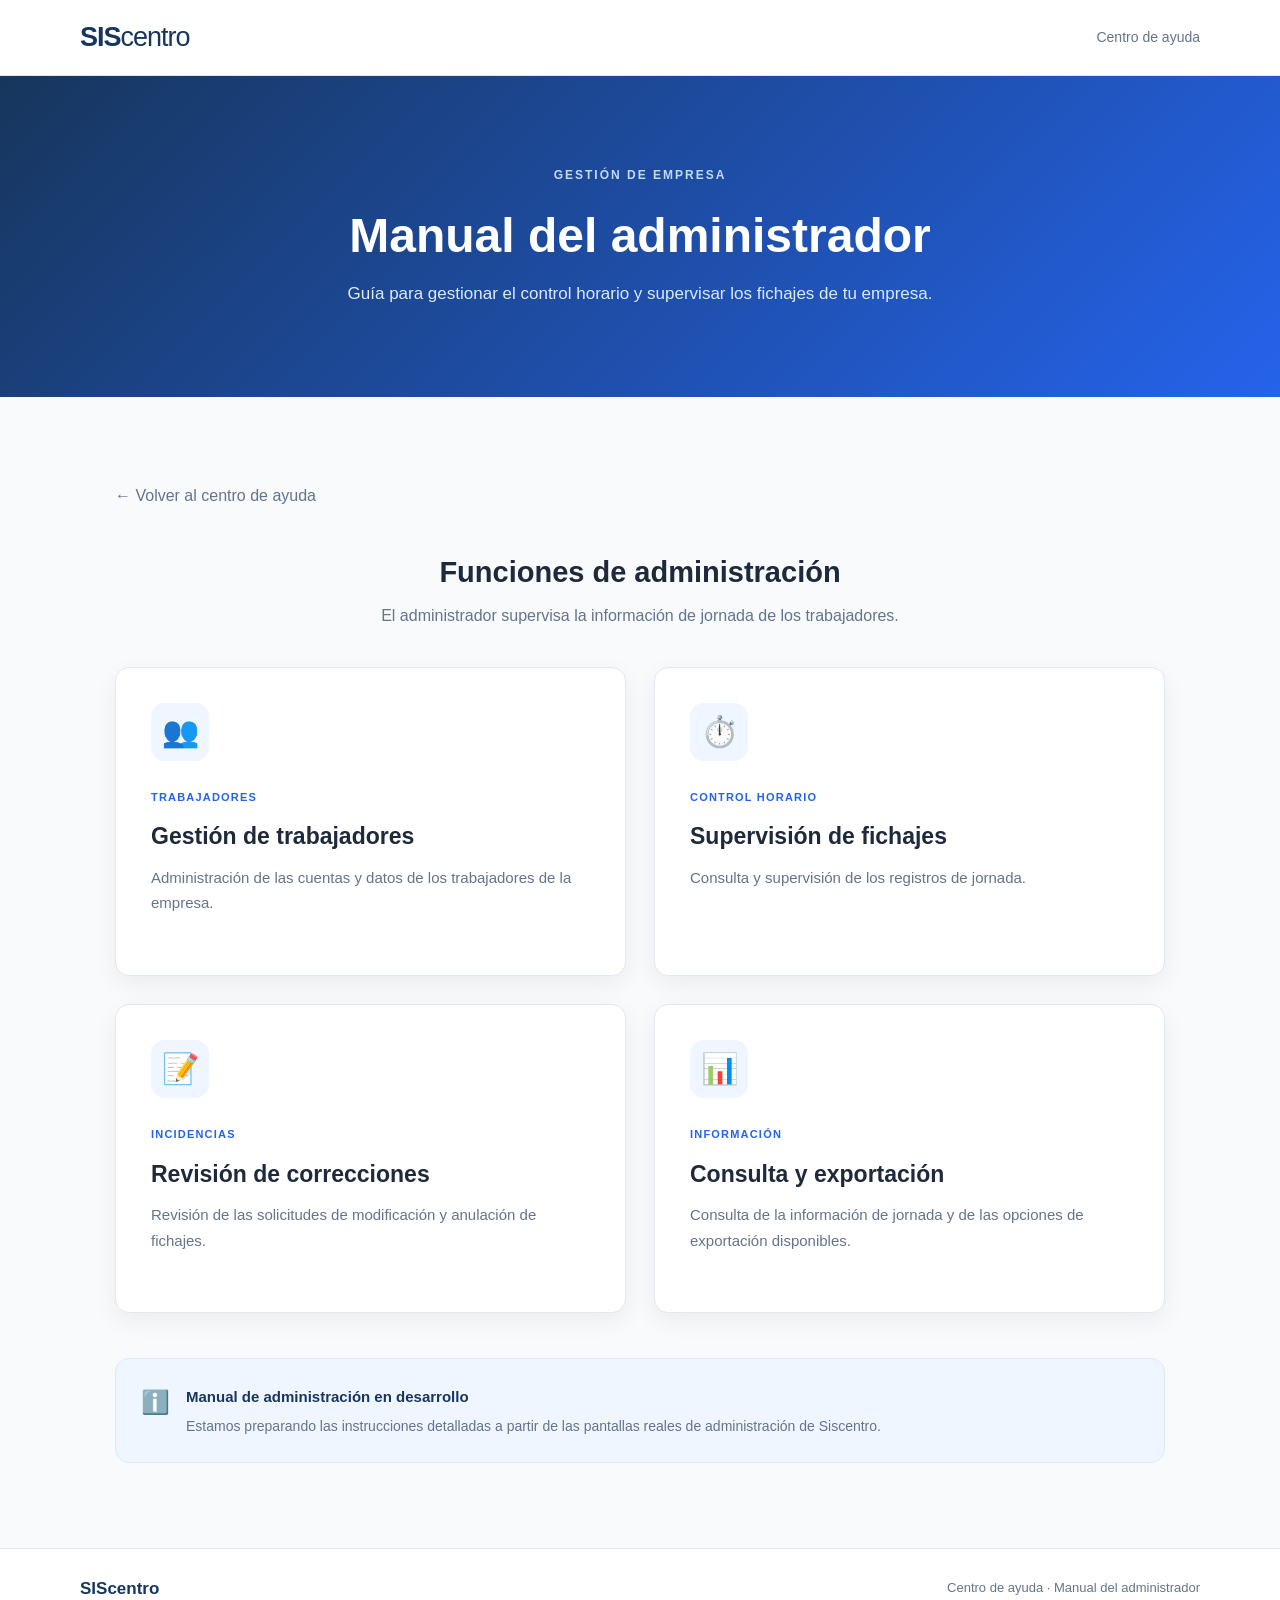
==== administrador/index.html @ a0f43fd9 "docs: crear centro de ayuda y manual del trabajador" ====
<!DOCTYPE html>
<html lang="es">
<head>
    <meta charset="UTF-8">
    <meta name="viewport" content="width=device-width, initial-scale=1.0">
    <title>Manual del administrador | Siscentro</title>
    <link rel="stylesheet" href="../assets/css/styles.css">
</head>
<body>

<header class="topbar">
    <a href="../index.html" class="brand">SIS<span>centro</span></a>
    <span class="help-label">Centro de ayuda</span>
</header>

<main>
    <section class="hero">
        <span class="eyebrow">GESTIÓN DE EMPRESA</span>
        <h1>Manual del administrador</h1>
        <p>Guía para gestionar el control horario y supervisar los fichajes de tu empresa.</p>
    </section>

    <section class="content">
        <p><a href="../index.html">← Volver al centro de ayuda</a></p>

        <div class="section-heading">
            <h2>Funciones de administración</h2>
            <p>El administrador supervisa la información de jornada de los trabajadores.</p>
        </div>

        <div class="manual-grid">

            <article class="manual-card">
                <div class="card-icon">👥</div>
                <span class="card-tag">TRABAJADORES</span>
                <h3>Gestión de trabajadores</h3>
                <p>Administración de las cuentas y datos de los trabajadores de la empresa.</p>
            </article>

            <article class="manual-card">
                <div class="card-icon">⏱️</div>
                <span class="card-tag">CONTROL HORARIO</span>
                <h3>Supervisión de fichajes</h3>
                <p>Consulta y supervisión de los registros de jornada.</p>
            </article>

            <article class="manual-card">
                <div class="card-icon">📝</div>
                <span class="card-tag">INCIDENCIAS</span>
                <h3>Revisión de correcciones</h3>
                <p>Revisión de las solicitudes de modificación y anulación de fichajes.</p>
            </article>

            <article class="manual-card">
                <div class="card-icon">📊</div>
                <span class="card-tag">INFORMACIÓN</span>
                <h3>Consulta y exportación</h3>
                <p>Consulta de la información de jornada y de las opciones de exportación disponibles.</p>
            </article>

        </div>

        <section class="notice">
            <span>ℹ️</span>
            <div>
                <strong>Manual de administración en desarrollo</strong>
                <p>Estamos preparando las instrucciones detalladas a partir de las pantallas reales de administración de Siscentro.</p>
            </div>
        </section>
    </section>
</main>

<footer>
    <strong>SIScentro</strong>
    <span>Centro de ayuda · Manual del administrador</span>
</footer>

</body>
</html>
---- assets/css/styles.css ----
/* =========================================
   SIScentro - Centro de ayuda
   Hoja de estilos principal
========================================= */

:root {
  --primary: #2563eb;
  --primary-dark: #17365d;
  --primary-light: #eff6ff;
  --text: #1e293b;
  --muted: #64748b;
  --background: #f8fafc;
  --white: #ffffff;
  --border: #e2e8f0;
  --success: #15803d;
  --radius: 14px;
  --shadow: 0 8px 25px rgba(15, 23, 42, 0.06);
}

* {
  box-sizing: border-box;
}

html {
  scroll-behavior: smooth;
}

body {
  margin: 0;
  font-family: Arial, Helvetica, sans-serif;
  color: var(--text);
  background: var(--background);
  line-height: 1.6;
  font-size: 16px;
}

a {
  color: inherit;
  text-decoration: none;
}

/* CABECERA */

.topbar {
  width: 100%;
  min-height: 76px;
  padding: 15px max(5%, calc((100% - 1120px) / 2));
  display: flex;
  align-items: center;
  justify-content: space-between;
  background: var(--white);
  border-bottom: 1px solid var(--border);
}

.brand {
  color: var(--primary-dark);
  font-size: 27px;
  font-weight: 800;
  letter-spacing: -1px;
}

.brand span {
  font-weight: 400;
}

.help-label {
  color: var(--muted);
  font-size: 14px;
}

/* PORTADA */

.hero {
  background: linear-gradient(135deg, #17365d, #2563eb);
  color: var(--white);
  text-align: center;
  padding: 85px 20px 90px;
}

.eyebrow {
  display: inline-block;
  color: var(--primary);
  font-size: 12px;
  font-weight: 800;
  letter-spacing: 2px;
  margin-bottom: 12px;
}

.hero .eyebrow {
  color: #bfdbfe;
}

.hero h1 {
  font-size: clamp(30px, 5vw, 48px);
  line-height: 1.2;
  margin: 10px 0 15px;
  font-weight: 800;
}

.hero > p {
  color: #dbeafe;
  margin: 0;
  font-size: 17px;
}

/* BUSCADOR */

.search-box {
  width: 100%;
  max-width: 620px;
  height: 62px;
  margin: 35px auto 0;
  padding: 0 20px;
  display: flex;
  align-items: center;
  gap: 15px;
  background: var(--white);
  border-radius: 12px;
  box-shadow: 0 10px 30px rgba(0, 0, 0, 0.15);
}

.search-box span {
  color: var(--muted);
  font-size: 28px;
}

.search-box input {
  width: 100%;
  height: 100%;
  border: none;
  outline: none;
  background: transparent;
  color: var(--text);
  font-size: 15px;
}

.search-box input::placeholder {
  color: #94a3b8;
}

.search-feedback {
  min-height: 20px;
  margin-top: 12px !important;
  font-size: 13px;
  color: #dbeafe;
}

/* CONTENIDO */

.content {
  width: 100%;
  max-width: 1100px;
  margin: 0 auto;
  padding: 70px 25px 85px;
}

.section-heading {
  text-align: center;
  margin-bottom: 38px;
}

.section-heading h2 {
  margin: 0 0 8px;
  font-size: 29px;
  color: var(--text);
}

.section-heading p {
  margin: 0;
  color: var(--muted);
}

/* TARJETAS */

.manual-grid {
  display: grid;
  grid-template-columns: repeat(2, minmax(0, 1fr));
  gap: 28px;
}

.manual-card {
  display: block;
  padding: 35px;
  background: var(--white);
  border: 1px solid var(--border);
  border-radius: var(--radius);
  box-shadow: var(--shadow);
  transition: transform 0.2s ease, box-shadow 0.2s ease;
}

.manual-card:hover {
  transform: translateY(-5px);
  box-shadow: 0 15px 35px rgba(15, 23, 42, 0.11);
  border-color: #bfdbfe;
}

.card-icon {
  width: 58px;
  height: 58px;
  display: flex;
  justify-content: center;
  align-items: center;
  margin-bottom: 22px;
  background: var(--primary-light);
  border-radius: 14px;
  font-size: 30px;
}

.card-tag {
  color: var(--primary);
  font-size: 11px;
  font-weight: 800;
  letter-spacing: 1.2px;
}

.manual-card h3 {
  margin: 10px 0;
  font-size: 23px;
  color: var(--text);
}

.manual-card p {
  margin: 0;
  color: var(--muted);
  font-size: 15px;
  line-height: 1.7;
  min-height: 75px;
}

.card-link {
  display: inline-block;
  margin-top: 22px;
  color: var(--primary);
  font-weight: 700;
  font-size: 14px;
}

.card-link span {
  margin-left: 6px;
}

/* AVISO */

.notice {
  display: flex;
  align-items: flex-start;
  gap: 16px;
  margin-top: 45px;
  padding: 25px;
  background: var(--primary-light);
  border: 1px solid #dbeafe;
  border-radius: var(--radius);
  color: var(--primary-dark);
}

.notice > span {
  font-size: 23px;
}

.notice strong {
  font-size: 15px;
}

.notice p {
  margin: 5px 0 0;
  color: var(--muted);
  font-size: 14px;
}

/* BÚSQUEDA SIN RESULTADOS */

.no-results {
  grid-column: 1 / -1;
  padding: 35px;
  color: var(--muted);
  text-align: center;
}

/* PIE DE PÁGINA */

footer {
  width: 100%;
  min-height: 80px;
  padding: 25px max(5%, calc((100% - 1120px) / 2));
  display: flex;
  align-items: center;
  justify-content: space-between;
  gap: 15px;
  background: var(--white);
  border-top: 1px solid var(--border);
  color: var(--muted);
  font-size: 13px;
}

footer strong {
  color: var(--primary-dark);
  font-size: 17px;
}

/* PÁGINAS INTERIORES */

.content h1 {
  font-size: 34px;
  line-height: 1.25;
  margin: 5px 0 12px;
  color: var(--primary-dark);
}

.content > p {
  color: var(--muted);
}

.content h2 {
  margin-top: 40px;
}

/* ELEMENTOS OCULTOS */

[hidden] {
  display: none !important;
}

/* TABLETS Y MÓVILES */

@media (max-width: 700px) {

  .topbar {
    min-height: 65px;
    padding: 12px 20px;
  }

  .brand {
    font-size: 23px;
  }

  .hero {
    padding: 65px 20px;
  }

  .hero h1 {
    font-size: 34px;
  }

  .hero > p {
    font-size: 15px;
  }

  .content {
    padding: 45px 18px 60px;
  }

  .section-heading h2 {
    font-size: 25px;
  }

  .manual-grid {
    grid-template-columns: 1fr;
    gap: 18px;
  }

  .manual-card {
    padding: 26px;
  }

  .manual-card p {
    min-height: auto;
  }

  .notice {
    padding: 18px;
  }

  footer {
    flex-direction: column;
    align-items: flex-start;
    padding: 25px 20px;
  }
}

@media (max-width: 380px) {

  .help-label {
    font-size: 12px;
  }

  .hero h1 {
    font-size: 29px;
  }

  .search-box {
    height: 55px;
    padding: 0 12px;
  }
}
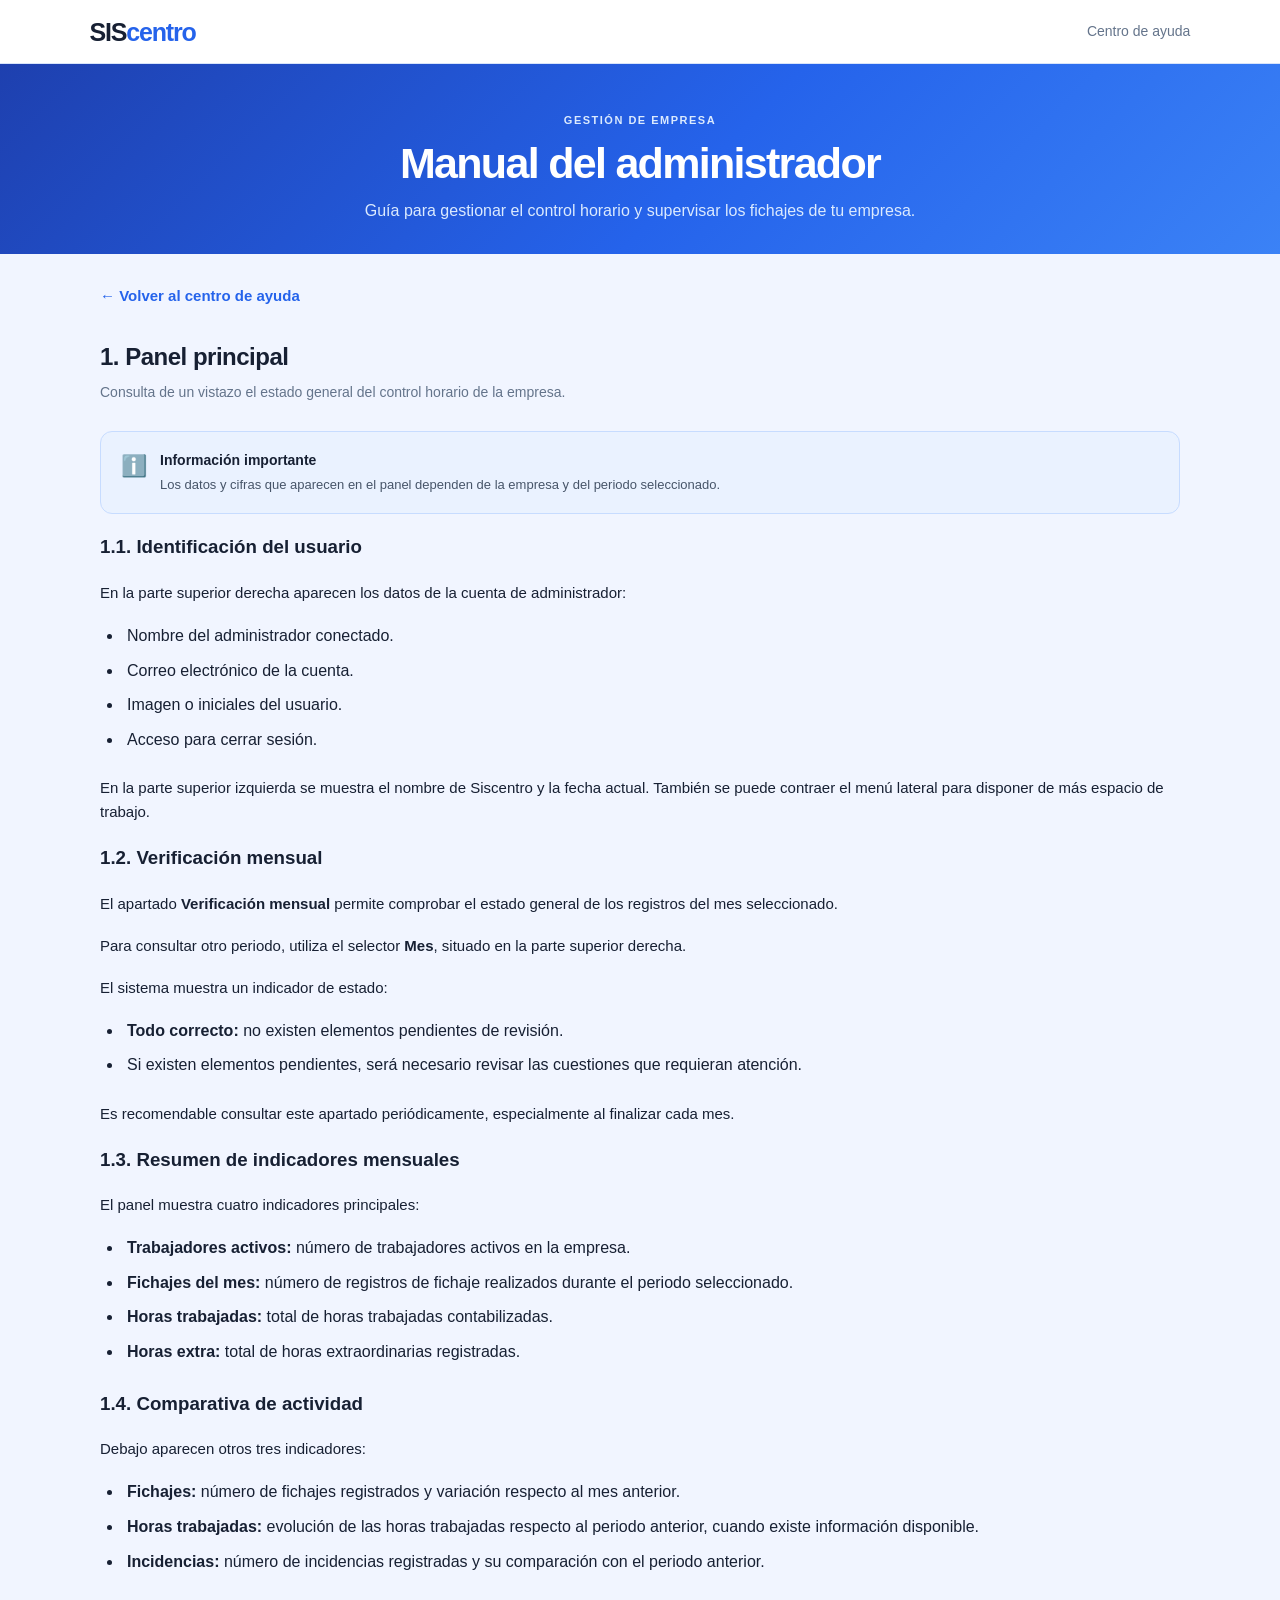
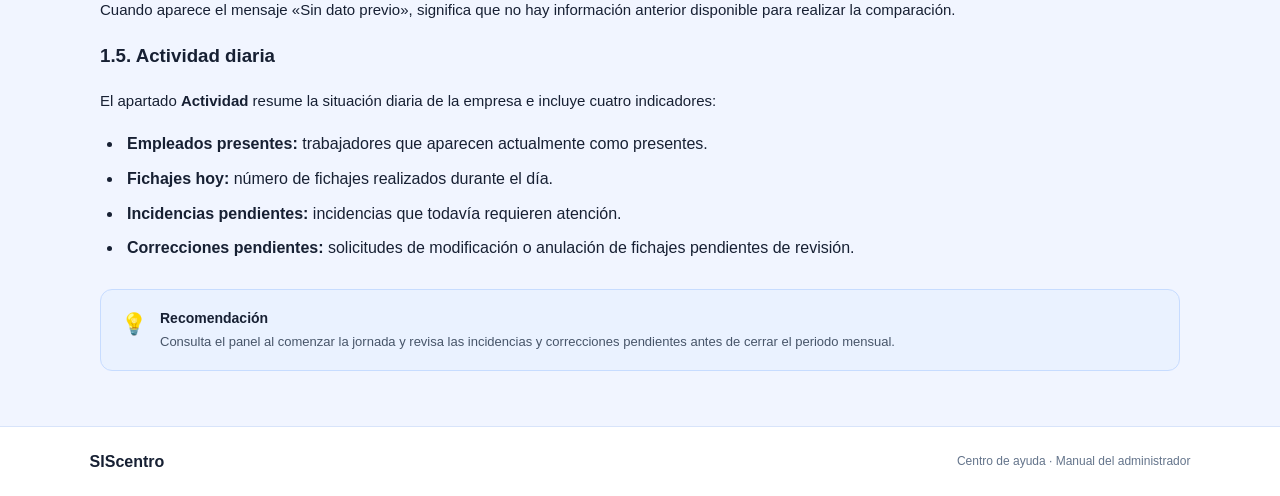
==== commit 4d4f7f76: "docs: añadir sección del panel de administración" ====
--- a/administrador/index.html
+++ b/administrador/index.html
@@ -1,3 +1,4 @@
+
 <!DOCTYPE html>
 <html lang="es">
 <head>
@@ -21,52 +22,92 @@
     </section>
 
     <section class="content">
+
         <p><a href="../index.html">← Volver al centro de ayuda</a></p>
 
         <div class="section-heading">
-            <h2>Funciones de administración</h2>
-            <p>El administrador supervisa la información de jornada de los trabajadores.</p>
+            <h2>1. Panel principal</h2>
+            <p>Consulta de un vistazo el estado general del control horario de la empresa.</p>
         </div>
 
-        <div class="manual-grid">
-
-            <article class="manual-card">
-                <div class="card-icon">👥</div>
-                <span class="card-tag">TRABAJADORES</span>
-                <h3>Gestión de trabajadores</h3>
-                <p>Administración de las cuentas y datos de los trabajadores de la empresa.</p>
-            </article>
-
-            <article class="manual-card">
-                <div class="card-icon">⏱️</div>
-                <span class="card-tag">CONTROL HORARIO</span>
-                <h3>Supervisión de fichajes</h3>
-                <p>Consulta y supervisión de los registros de jornada.</p>
-            </article>
-
-            <article class="manual-card">
-                <div class="card-icon">📝</div>
-                <span class="card-tag">INCIDENCIAS</span>
-                <h3>Revisión de correcciones</h3>
-                <p>Revisión de las solicitudes de modificación y anulación de fichajes.</p>
-            </article>
-
-            <article class="manual-card">
-                <div class="card-icon">📊</div>
-                <span class="card-tag">INFORMACIÓN</span>
-                <h3>Consulta y exportación</h3>
-                <p>Consulta de la información de jornada y de las opciones de exportación disponibles.</p>
-            </article>
-
+        <div class="notice">
+            <span>ℹ️</span>
+            <div>
+                <strong>Información importante</strong>
+                <p>Los datos y cifras que aparecen en el panel dependen de la empresa y del periodo seleccionado.</p>
+            </div>
         </div>
 
-        <section class="notice">
-            <span>ℹ️</span>
+        <h3>1.1. Identificación del usuario</h3>
+
+        <p>En la parte superior derecha aparecen los datos de la cuenta de administrador:</p>
+
+        <ul>
+            <li>Nombre del administrador conectado.</li>
+            <li>Correo electrónico de la cuenta.</li>
+            <li>Imagen o iniciales del usuario.</li>
+            <li>Acceso para cerrar sesión.</li>
+        </ul>
+
+        <p>En la parte superior izquierda se muestra el nombre de Siscentro y la fecha actual. También se puede contraer el menú lateral para disponer de más espacio de trabajo.</p>
+
+        <h3>1.2. Verificación mensual</h3>
+
+        <p>El apartado <strong>Verificación mensual</strong> permite comprobar el estado general de los registros del mes seleccionado.</p>
+
+        <p>Para consultar otro periodo, utiliza el selector <strong>Mes</strong>, situado en la parte superior derecha.</p>
+
+        <p>El sistema muestra un indicador de estado:</p>
+
+        <ul>
+            <li><strong>Todo correcto:</strong> no existen elementos pendientes de revisión.</li>
+            <li>Si existen elementos pendientes, será necesario revisar las cuestiones que requieran atención.</li>
+        </ul>
+
+        <p>Es recomendable consultar este apartado periódicamente, especialmente al finalizar cada mes.</p>
+
+        <h3>1.3. Resumen de indicadores mensuales</h3>
+
+        <p>El panel muestra cuatro indicadores principales:</p>
+
+        <ul>
+            <li><strong>Trabajadores activos:</strong> número de trabajadores activos en la empresa.</li>
+            <li><strong>Fichajes del mes:</strong> número de registros de fichaje realizados durante el periodo seleccionado.</li>
+            <li><strong>Horas trabajadas:</strong> total de horas trabajadas contabilizadas.</li>
+            <li><strong>Horas extra:</strong> total de horas extraordinarias registradas.</li>
+        </ul>
+
+        <h3>1.4. Comparativa de actividad</h3>
+
+        <p>Debajo aparecen otros tres indicadores:</p>
+
+        <ul>
+            <li><strong>Fichajes:</strong> número de fichajes registrados y variación respecto al mes anterior.</li>
+            <li><strong>Horas trabajadas:</strong> evolución de las horas trabajadas respecto al periodo anterior, cuando existe información disponible.</li>
+            <li><strong>Incidencias:</strong> número de incidencias registradas y su comparación con el periodo anterior.</li>
+        </ul>
+
+        <p>Cuando aparece el mensaje «Sin dato previo», significa que no hay información anterior disponible para realizar la comparación.</p>
+
+        <h3>1.5. Actividad diaria</h3>
+
+        <p>El apartado <strong>Actividad</strong> resume la situación diaria de la empresa e incluye cuatro indicadores:</p>
+
+        <ul>
+            <li><strong>Empleados presentes:</strong> trabajadores que aparecen actualmente como presentes.</li>
+            <li><strong>Fichajes hoy:</strong> número de fichajes realizados durante el día.</li>
+            <li><strong>Incidencias pendientes:</strong> incidencias que todavía requieren atención.</li>
+            <li><strong>Correcciones pendientes:</strong> solicitudes de modificación o anulación de fichajes pendientes de revisión.</li>
+        </ul>
+
+        <div class="notice">
+            <span>💡</span>
             <div>
-                <strong>Manual de administración en desarrollo</strong>
-                <p>Estamos preparando las instrucciones detalladas a partir de las pantallas reales de administración de Siscentro.</p>
+                <strong>Recomendación</strong>
+                <p>Consulta el panel al comenzar la jornada y revisa las incidencias y correcciones pendientes antes de cerrar el periodo mensual.</p>
             </div>
-        </section>
+        </div>
+
     </section>
 </main>
 
@@ -77,3 +118,4 @@
 
 </body>
 </html>
+
--- a/assets/css/styles.css
+++ b/assets/css/styles.css
@@ -1,396 +1,564 @@
 
 /* =========================================
-   SIScentro - Centro de ayuda
-   Hoja de estilos principal
+   SIScentro - CENTRO DE AYUDA
+   Diseño corporativo azul y responsive
 ========================================= */
 
 :root {
-  --primary: #2563eb;
-  --primary-dark: #17365d;
-  --primary-light: #eff6ff;
-  --text: #1e293b;
-  --muted: #64748b;
-  --background: #f8fafc;
-  --white: #ffffff;
-  --border: #e2e8f0;
-  --success: #15803d;
-  --radius: 14px;
-  --shadow: 0 8px 25px rgba(15, 23, 42, 0.06);
+    --primary: #2563EB;
+    --primary-dark: #1E40AF;
+    --primary-light: #DBEAFE;
+
+    --text: #172033;
+    --muted: #64748b;
+
+    --background: #F1F5FF;
+    --white: #ffffff;
+    --border: #D8E4FA;
+
+    --radius: 16px;
+    --shadow: 0 8px 25px rgba(37, 99, 235, 0.09);
 }
 
 * {
-  box-sizing: border-box;
+    box-sizing: border-box;
 }
 
 html {
-  scroll-behavior: smooth;
+    scroll-behavior: smooth;
 }
 
 body {
-  margin: 0;
-  font-family: Arial, Helvetica, sans-serif;
-  color: var(--text);
-  background: var(--background);
-  line-height: 1.6;
-  font-size: 16px;
+    margin: 0;
+    font-family: Inter, -apple-system, BlinkMacSystemFont,
+        "Segoe UI", Roboto, Arial, sans-serif;
+    color: var(--text);
+    background: var(--background);
+    line-height: 1.6;
 }
 
 a {
-  color: inherit;
-  text-decoration: none;
-}
-
-/* CABECERA */
+    color: var(--primary);
+    text-decoration: none;
+}
+
+a:hover {
+    color: var(--primary-dark);
+}
+
+/* =========================================
+   CABECERA
+========================================= */
 
 .topbar {
-  width: 100%;
-  min-height: 76px;
-  padding: 15px max(5%, calc((100% - 1120px) / 2));
-  display: flex;
-  align-items: center;
-  justify-content: space-between;
-  background: var(--white);
-  border-bottom: 1px solid var(--border);
+    min-height: 64px;
+    padding: 0 7%;
+    display: flex;
+    align-items: center;
+    justify-content: space-between;
+    background: var(--white);
+    border-bottom: 1px solid var(--border);
 }
 
 .brand {
-  color: var(--primary-dark);
-  font-size: 27px;
-  font-weight: 800;
-  letter-spacing: -1px;
+    font-size: 25px;
+    font-weight: 850;
+    letter-spacing: -1.2px;
+    color: #172033;
 }
 
 .brand span {
-  font-weight: 400;
+    color: var(--primary);
 }
 
 .help-label {
-  color: var(--muted);
-  font-size: 14px;
-}
-
-/* PORTADA */
+    color: var(--muted);
+    font-size: 14px;
+    font-weight: 500;
+}
+
+/* =========================================
+   PORTADA PRINCIPAL
+========================================= */
 
 .hero {
-  background: linear-gradient(135deg, #17365d, #2563eb);
-  color: var(--white);
-  text-align: center;
-  padding: 85px 20px 90px;
-}
-
-.eyebrow {
-  display: inline-block;
-  color: var(--primary);
-  font-size: 12px;
-  font-weight: 800;
-  letter-spacing: 2px;
-  margin-bottom: 12px;
+    padding: 42px 20px 30px;
+    text-align: center;
+    color: #ffffff;
+
+    background: linear-gradient(
+        135deg,
+        #1E40AF 0%,
+        #2563EB 55%,
+        #3B82F6 100%
+    );
 }
 
 .hero .eyebrow {
-  color: #bfdbfe;
+    display: inline-block;
+    margin-bottom: 9px;
+    color: #DBEAFE;
+    font-size: 11px;
+    font-weight: 800;
+    letter-spacing: 1.5px;
 }
 
 .hero h1 {
-  font-size: clamp(30px, 5vw, 48px);
-  line-height: 1.2;
-  margin: 10px 0 15px;
-  font-weight: 800;
-}
-
-.hero > p {
-  color: #dbeafe;
-  margin: 0;
-  font-size: 17px;
-}
-
-/* BUSCADOR */
+    max-width: 800px;
+    margin: 0 auto 10px;
+    color: #ffffff;
+    font-size: clamp(30px, 4vw, 43px);
+    line-height: 1.15;
+    letter-spacing: -1.7px;
+    font-weight: 800;
+}
+
+.hero p {
+    max-width: 580px;
+    margin: 0 auto;
+    color: #DBEAFE;
+    font-size: 16px;
+}
+
+/* =========================================
+   BUSCADOR
+========================================= */
 
 .search-box {
-  width: 100%;
-  max-width: 620px;
-  height: 62px;
-  margin: 35px auto 0;
-  padding: 0 20px;
-  display: flex;
-  align-items: center;
-  gap: 15px;
-  background: var(--white);
-  border-radius: 12px;
-  box-shadow: 0 10px 30px rgba(0, 0, 0, 0.15);
+    width: min(100%, 540px);
+    height: 52px;
+    margin: 22px auto 0;
+    padding: 0 17px;
+
+    display: flex;
+    align-items: center;
+    gap: 12px;
+
+    background: var(--white);
+    border: 1px solid rgba(255, 255, 255, 0.5);
+    border-radius: 12px;
+
+    box-shadow: 0 5px 18px rgba(15, 23, 42, 0.12);
+}
+
+.search-box:focus-within {
+    border-color: #ffffff;
+    box-shadow: 0 0 0 4px rgba(219, 234, 254, 0.3);
 }
 
 .search-box span {
-  color: var(--muted);
-  font-size: 28px;
+    font-size: 25px;
+    color: var(--primary);
+    line-height: 1;
 }
 
 .search-box input {
-  width: 100%;
-  height: 100%;
-  border: none;
-  outline: none;
-  background: transparent;
-  color: var(--text);
-  font-size: 15px;
+    width: 100%;
+    min-width: 0;
+    height: 100%;
+
+    border: 0;
+    outline: 0;
+    background: transparent;
+
+    color: var(--text);
+    font-size: 15px;
 }
 
 .search-box input::placeholder {
-  color: #94a3b8;
-}
-
-.search-feedback {
-  min-height: 20px;
-  margin-top: 12px !important;
-  font-size: 13px;
-  color: #dbeafe;
-}
-
-/* CONTENIDO */
+    color: #94a3b8;
+}
+
+.hero .search-feedback {
+    min-height: 18px;
+    margin-top: 7px;
+    color: #DBEAFE;
+    font-size: 12px;
+}
+
+/* =========================================
+   CONTENIDO
+========================================= */
 
 .content {
-  width: 100%;
-  max-width: 1100px;
-  margin: 0 auto;
-  padding: 70px 25px 85px;
+    width: min(100% - 40px, 1080px);
+    margin: 0 auto;
+    padding: 30px 0 55px;
 }
 
 .section-heading {
-  text-align: center;
-  margin-bottom: 38px;
+    margin-bottom: 20px;
 }
 
 .section-heading h2 {
-  margin: 0 0 8px;
-  font-size: 29px;
-  color: var(--text);
+    margin: 0 0 5px;
+    font-size: 24px;
+    letter-spacing: -0.5px;
 }
 
 .section-heading p {
-  margin: 0;
-  color: var(--muted);
-}
-
-/* TARJETAS */
+    margin: 0;
+    color: var(--muted);
+    font-size: 14px;
+}
+
+/* =========================================
+   TARJETAS
+========================================= */
 
 .manual-grid {
-  display: grid;
-  grid-template-columns: repeat(2, minmax(0, 1fr));
-  gap: 28px;
+    display: grid;
+    grid-template-columns: repeat(2, minmax(0, 1fr));
+    gap: 20px;
 }
 
 .manual-card {
-  display: block;
-  padding: 35px;
-  background: var(--white);
-  border: 1px solid var(--border);
-  border-radius: var(--radius);
-  box-shadow: var(--shadow);
-  transition: transform 0.2s ease, box-shadow 0.2s ease;
-}
-
-.manual-card:hover {
-  transform: translateY(-5px);
-  box-shadow: 0 15px 35px rgba(15, 23, 42, 0.11);
-  border-color: #bfdbfe;
-}
-
-.card-icon {
-  width: 58px;
-  height: 58px;
-  display: flex;
-  justify-content: center;
-  align-items: center;
-  margin-bottom: 22px;
-  background: var(--primary-light);
-  border-radius: 14px;
-  font-size: 30px;
-}
-
-.card-tag {
-  color: var(--primary);
-  font-size: 11px;
-  font-weight: 800;
-  letter-spacing: 1.2px;
-}
-
-.manual-card h3 {
-  margin: 10px 0;
-  font-size: 23px;
-  color: var(--text);
-}
-
-.manual-card p {
-  margin: 0;
-  color: var(--muted);
-  font-size: 15px;
-  line-height: 1.7;
-  min-height: 75px;
-}
-
-.card-link {
-  display: inline-block;
-  margin-top: 22px;
-  color: var(--primary);
-  font-weight: 700;
-  font-size: 14px;
-}
-
-.card-link span {
-  margin-left: 6px;
-}
-
-/* AVISO */
-
-.notice {
-  display: flex;
-  align-items: flex-start;
-  gap: 16px;
-  margin-top: 45px;
-  padding: 25px;
-  background: var(--primary-light);
-  border: 1px solid #dbeafe;
-  border-radius: var(--radius);
-  color: var(--primary-dark);
-}
-
-.notice > span {
-  font-size: 23px;
-}
-
-.notice strong {
-  font-size: 15px;
-}
-
-.notice p {
-  margin: 5px 0 0;
-  color: var(--muted);
-  font-size: 14px;
-}
-
-/* BÚSQUEDA SIN RESULTADOS */
-
-.no-results {
-  grid-column: 1 / -1;
-  padding: 35px;
-  color: var(--muted);
-  text-align: center;
-}
-
-/* PIE DE PÁGINA */
-
-footer {
-  width: 100%;
-  min-height: 80px;
-  padding: 25px max(5%, calc((100% - 1120px) / 2));
-  display: flex;
-  align-items: center;
-  justify-content: space-between;
-  gap: 15px;
-  background: var(--white);
-  border-top: 1px solid var(--border);
-  color: var(--muted);
-  font-size: 13px;
-}
-
-footer strong {
-  color: var(--primary-dark);
-  font-size: 17px;
-}
-
-/* PÁGINAS INTERIORES */
-
-.content h1 {
-  font-size: 34px;
-  line-height: 1.25;
-  margin: 5px 0 12px;
-  color: var(--primary-dark);
-}
-
-.content > p {
-  color: var(--muted);
-}
-
-.content h2 {
-  margin-top: 40px;
-}
-
-/* ELEMENTOS OCULTOS */
-
-[hidden] {
-  display: none !important;
-}
-
-/* TABLETS Y MÓVILES */
-
-@media (max-width: 700px) {
-
-  .topbar {
-    min-height: 65px;
-    padding: 12px 20px;
-  }
-
-  .brand {
-    font-size: 23px;
-  }
-
-  .hero {
-    padding: 65px 20px;
-  }
-
-  .hero h1 {
-    font-size: 34px;
-  }
-
-  .hero > p {
-    font-size: 15px;
-  }
-
-  .content {
-    padding: 45px 18px 60px;
-  }
-
-  .section-heading h2 {
-    font-size: 25px;
-  }
-
-  .manual-grid {
-    grid-template-columns: 1fr;
-    gap: 18px;
-  }
-
-  .manual-card {
-    padding: 26px;
-  }
-
-  .manual-card p {
-    min-height: auto;
-  }
-
-  .notice {
-    padding: 18px;
-  }
-
-  footer {
+    min-width: 0;
+    min-height: 205px;
+    padding: 24px;
+
+    display: flex;
     flex-direction: column;
     align-items: flex-start;
-    padding: 25px 20px;
-  }
-}
-
-@media (max-width: 380px) {
-
-  .help-label {
+
+    background: var(--white);
+    border: 1px solid var(--border);
+    border-radius: var(--radius);
+
+    box-shadow: var(--shadow);
+
+    color: var(--text);
+
+    transition:
+        transform 0.2s ease,
+        box-shadow 0.2s ease,
+        border-color 0.2s ease;
+}
+
+.manual-card:hover {
+    color: var(--text);
+    transform: translateY(-3px);
+    border-color: #93C5FD;
+    box-shadow: 0 12px 30px rgba(37, 99, 235, 0.14);
+}
+
+.card-icon {
+    width: 46px;
+    height: 46px;
+    margin-bottom: 14px;
+
+    display: grid;
+    place-items: center;
+
+    background: #EFF6FF;
+    border-radius: 12px;
+
+    font-size: 23px;
+}
+
+.card-tag {
+    margin-bottom: 6px;
+    color: var(--primary);
+    font-size: 10px;
+    font-weight: 800;
+    letter-spacing: 1px;
+}
+
+.manual-card h3 {
+    margin: 0 0 7px;
+    font-size: 20px;
+    line-height: 1.3;
+}
+
+.manual-card p {
+    margin: 0 0 18px;
+    color: var(--muted);
+    font-size: 14px;
+}
+
+.card-link {
+    margin-top: auto;
+    color: var(--primary);
+    font-size: 14px;
+    font-weight: 700;
+}
+
+.manual-card[hidden] {
+    display: none;
+}
+
+.no-results {
+    grid-column: 1 / -1;
+    padding: 20px;
+    color: var(--muted);
+    text-align: center;
+}
+
+/* =========================================
+   AVISOS
+========================================= */
+
+.notice {
+    margin-top: 28px;
+    padding: 17px 20px;
+
+    display: flex;
+    align-items: flex-start;
+    gap: 13px;
+
+    background: #EAF2FF;
+    border: 1px solid #C7DCFF;
+    border-radius: 12px;
+}
+
+.notice > span {
+    font-size: 21px;
+}
+
+.notice strong {
+    display: block;
+    margin-bottom: 3px;
+    font-size: 14px;
+}
+
+.notice p {
+    margin: 0;
+    color: #475569;
+    font-size: 13px;
+}
+
+/* =========================================
+   PÁGINAS INTERIORES
+========================================= */
+
+.content > p {
+    margin: 0 0 18px;
+    font-size: 15px;
+}
+
+.content > p a {
+    font-weight: 600;
+}
+
+.content ol,
+.content ul {
+    padding-left: 23px;
+    margin: 12px 0 24px;
+}
+
+.content li {
+    padding-left: 4px;
+    margin-bottom: 9px;
+}
+
+.content .section-heading:not(:first-child) {
+    margin-top: 30px;
+}
+
+/* =========================================
+   PIE DE PÁGINA
+========================================= */
+
+footer {
+    min-height: 70px;
+    padding: 18px 7%;
+
+    display: flex;
+    align-items: center;
+    justify-content: space-between;
+    gap: 15px;
+
+    background: var(--white);
+    border-top: 1px solid var(--border);
+}
+
+footer strong {
+    font-size: 16px;
+    color: var(--text);
+}
+
+footer span {
+    color: var(--muted);
     font-size: 12px;
-  }
-
-  .hero h1 {
-    font-size: 29px;
-  }
-
-  .search-box {
-    height: 55px;
-    padding: 0 12px;
-  }
-}
-
+}
+
+/* =========================================
+   TABLET
+========================================= */
+
+@media (max-width: 800px) {
+    .topbar {
+        padding: 0 5%;
+    }
+
+    .hero {
+        padding: 34px 20px 25px;
+    }
+
+    .content {
+        width: min(100% - 36px, 680px);
+        padding-top: 25px;
+    }
+
+    .manual-grid {
+        gap: 15px;
+    }
+
+    .manual-card {
+        padding: 20px;
+    }
+}
+
+/* =========================================
+   MÓVIL
+========================================= */
+
+@media (max-width: 600px) {
+    .topbar {
+        min-height: 58px;
+        padding: 0 18px;
+    }
+
+    .brand {
+        font-size: 22px;
+    }
+
+    .help-label {
+        font-size: 12px;
+    }
+
+    .hero {
+        padding: 29px 18px 20px;
+    }
+
+    .hero .eyebrow {
+        font-size: 10px;
+        margin-bottom: 8px;
+    }
+
+    .hero h1 {
+        font-size: 30px;
+        letter-spacing: -1px;
+        line-height: 1.15;
+    }
+
+    .hero p {
+        font-size: 14px;
+        line-height: 1.5;
+    }
+
+    .search-box {
+        height: 49px;
+        margin-top: 18px;
+        padding: 0 13px;
+    }
+
+    .search-box input {
+        font-size: 14px;
+    }
+
+    .content {
+        width: calc(100% - 32px);
+        padding: 23px 0 35px;
+    }
+
+    .section-heading {
+        margin-bottom: 15px;
+    }
+
+    .section-heading h2 {
+        font-size: 21px;
+    }
+
+    .section-heading p {
+        font-size: 13px;
+    }
+
+    .manual-grid {
+        grid-template-columns: 1fr;
+        gap: 13px;
+    }
+
+    .manual-card {
+        min-height: 0;
+        padding: 19px;
+    }
+
+    .card-icon {
+        width: 42px;
+        height: 42px;
+        margin-bottom: 11px;
+        font-size: 21px;
+    }
+
+    .manual-card h3 {
+        font-size: 18px;
+    }
+
+    .manual-card p {
+        font-size: 13px;
+        margin-bottom: 13px;
+    }
+
+    .card-link {
+        font-size: 13px;
+    }
+
+    .notice {
+        margin-top: 22px;
+        padding: 15px;
+    }
+
+    .content ol,
+    .content ul {
+        padding-left: 20px;
+    }
+
+    footer {
+        padding: 17px 18px;
+        flex-direction: column;
+        align-items: flex-start;
+        gap: 4px;
+    }
+
+    footer span {
+        font-size: 11px;
+    }
+}
+
+/* =========================================
+   MÓVILES PEQUEÑOS
+========================================= */
+
+@media (max-width: 360px) {
+    .hero h1 {
+        font-size: 26px;
+    }
+
+    .hero {
+        padding-left: 14px;
+        padding-right: 14px;
+    }
+
+    .content {
+        width: calc(100% - 26px);
+    }
+
+    .manual-card {
+        padding: 16px;
+    }
+}
+
+/* =========================================
+   ACCESIBILIDAD
+========================================= */
+
+@media (prefers-reduced-motion: reduce) {
+    *,
+    *::before,
+    *::after {
+        scroll-behavior: auto !important;
+        transition-duration: 0.01ms !important;
+    }
+}
+
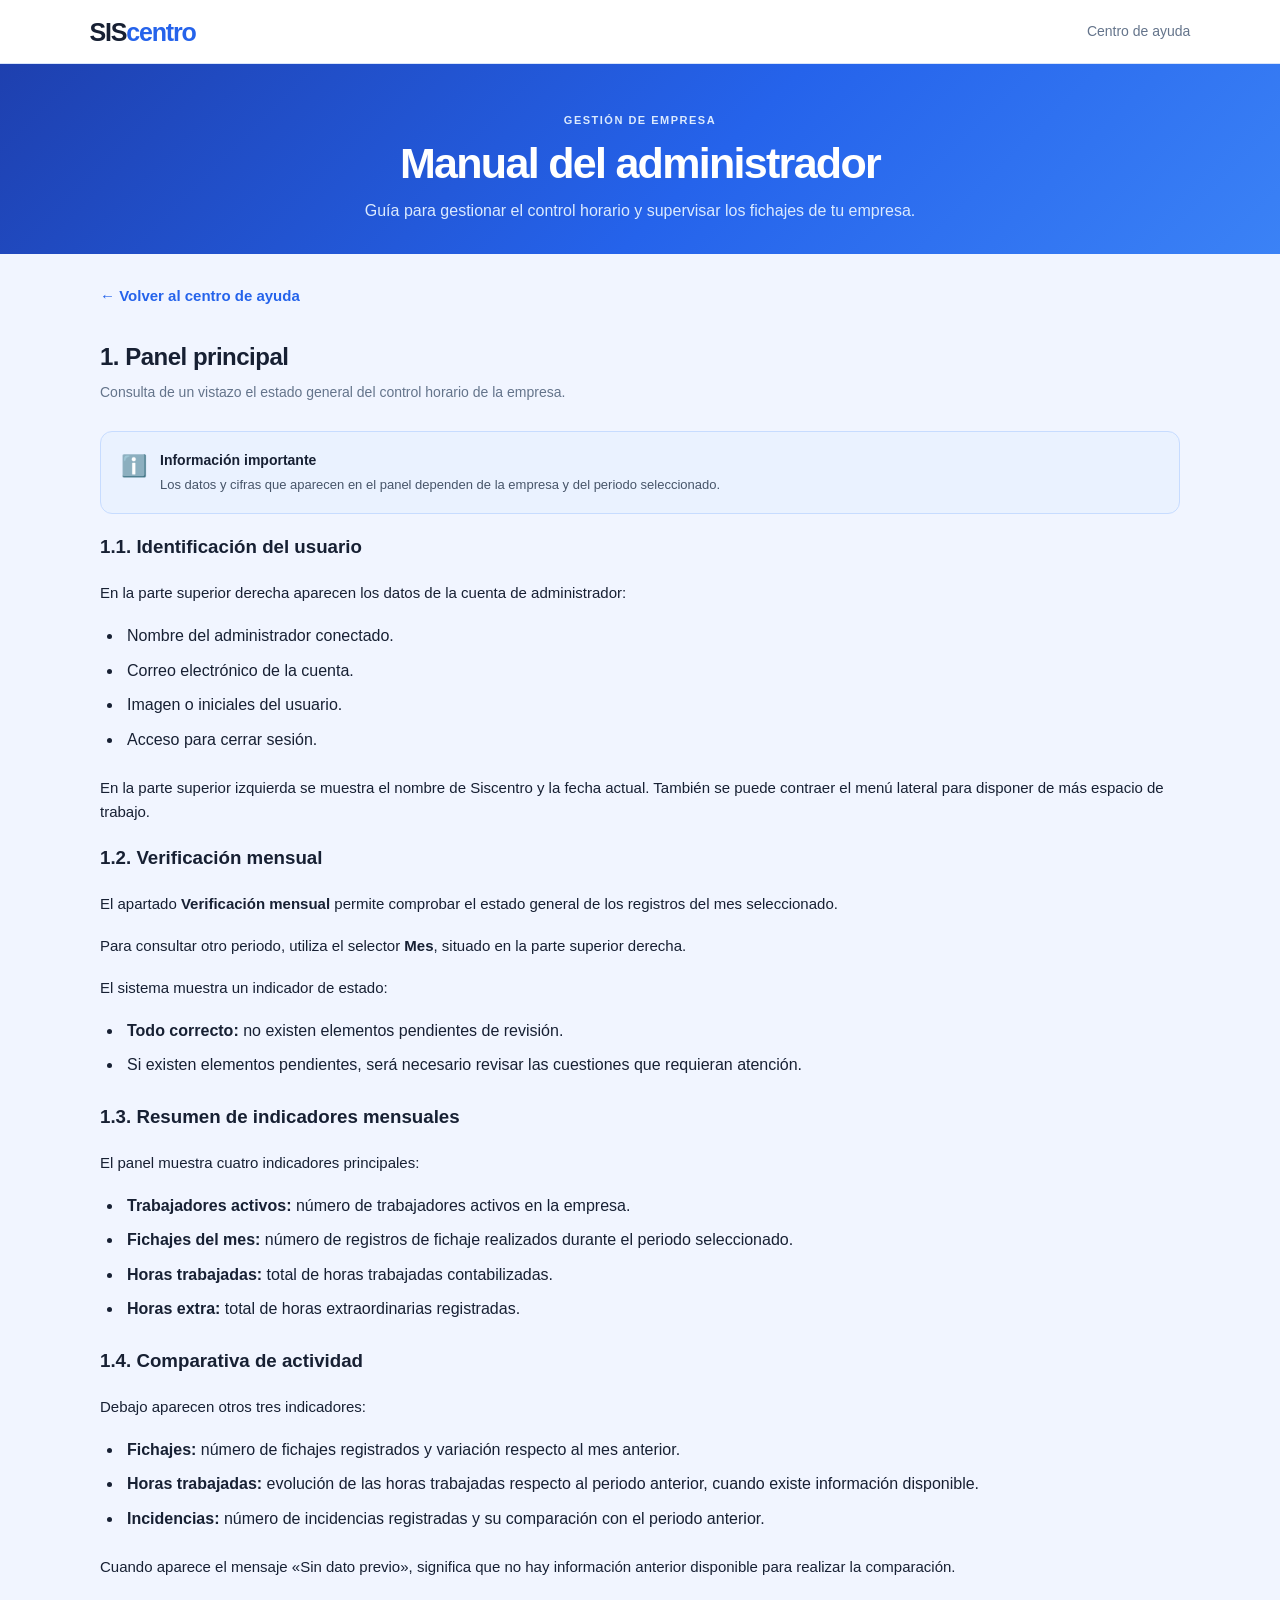
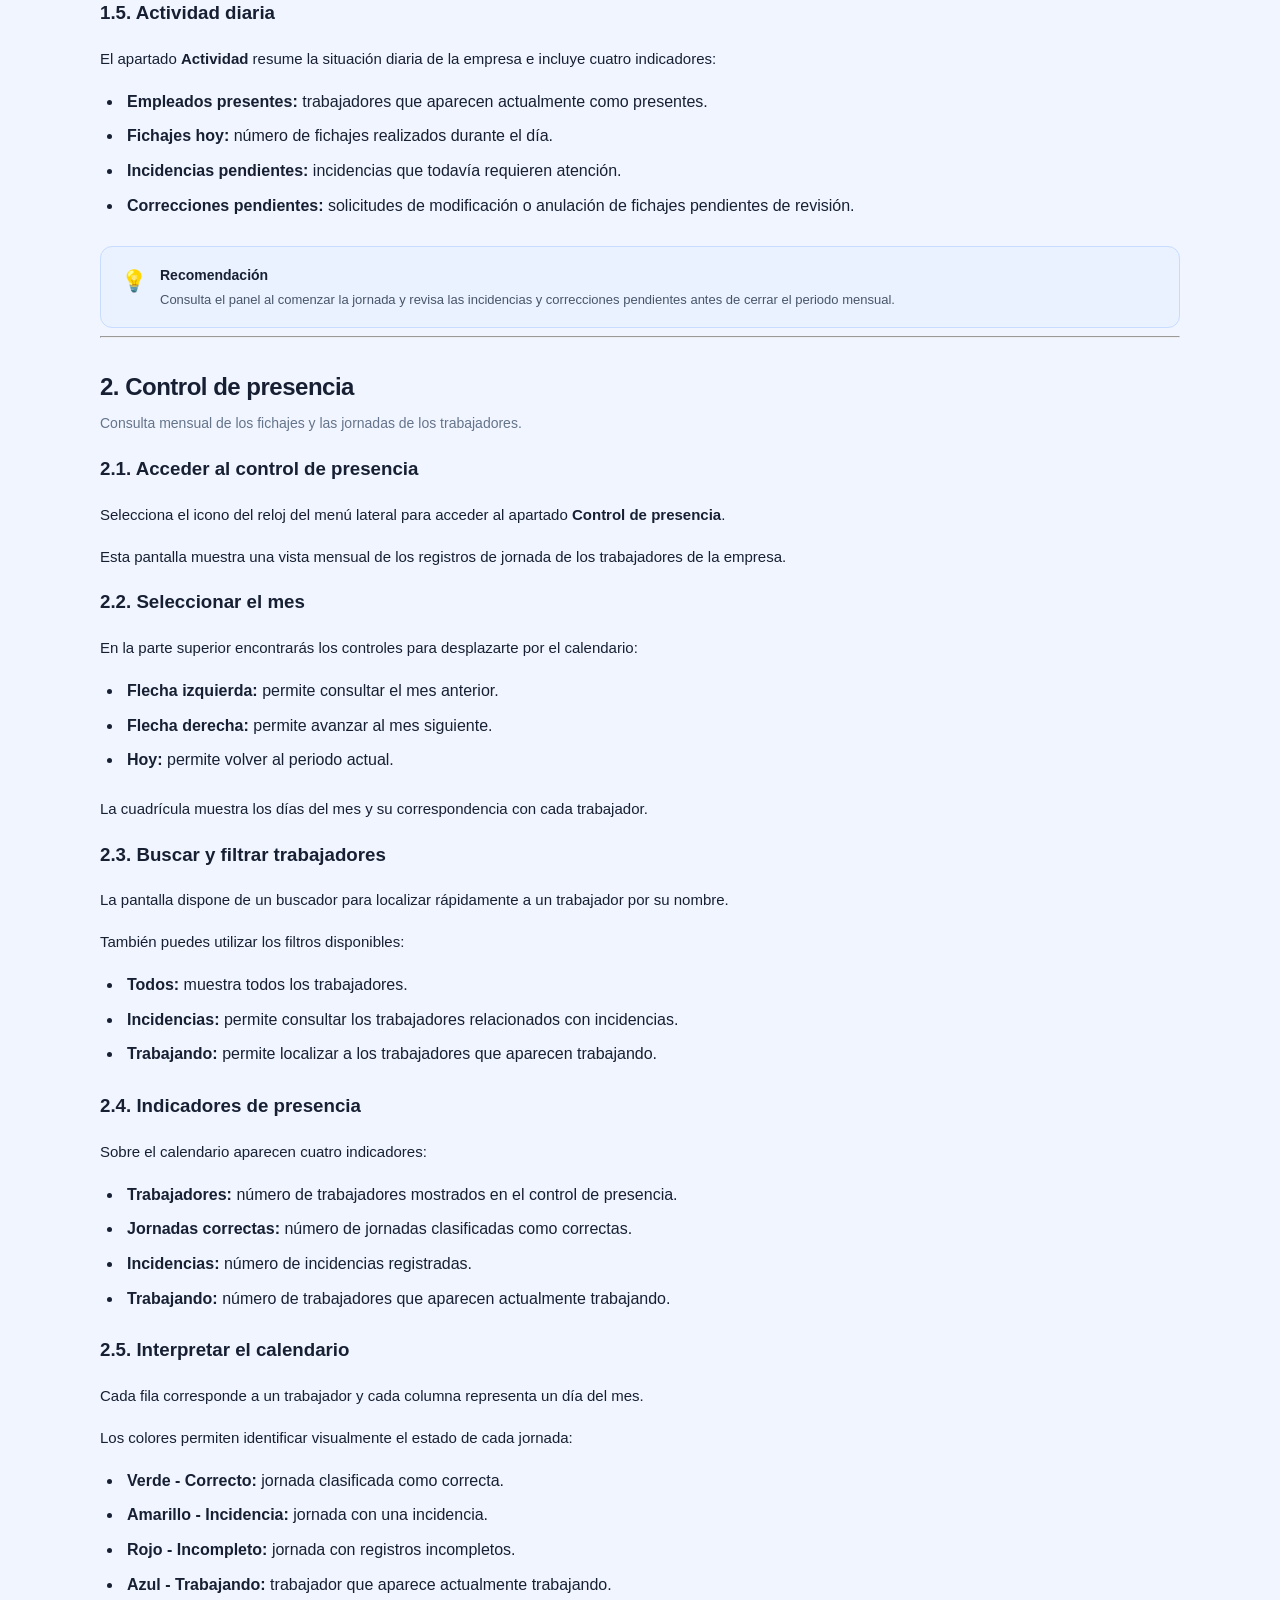
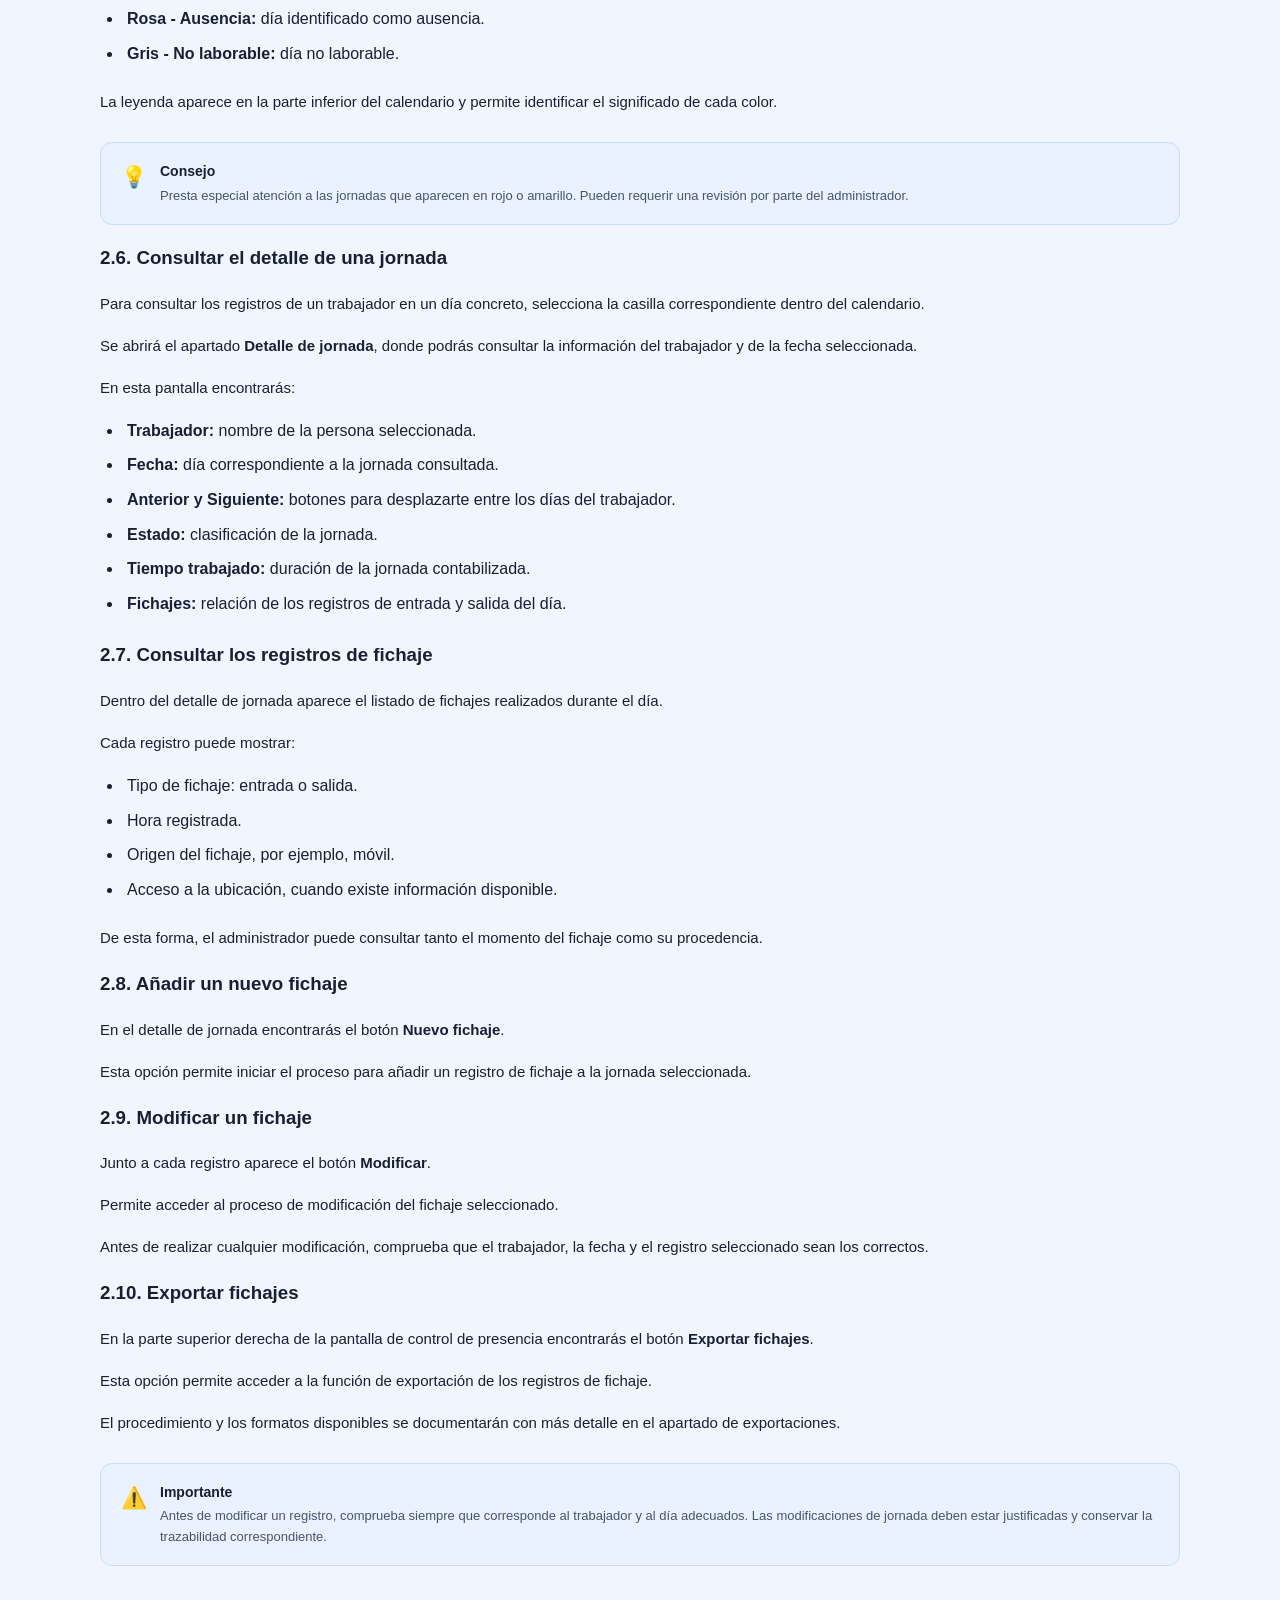
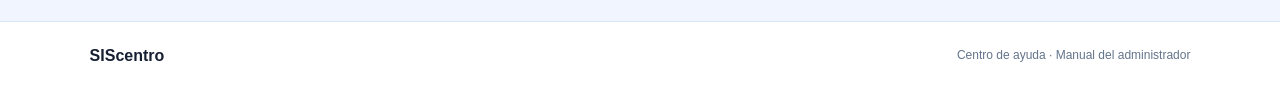
==== commit e429f901: "docs: ampliar manual con control de presencia" ====
--- a/administrador/index.html
+++ b/administrador/index.html
@@ -25,6 +25,8 @@
 
         <p><a href="../index.html">← Volver al centro de ayuda</a></p>
 
+        <!-- 1. PANEL PRINCIPAL -->
+
         <div class="section-heading">
             <h2>1. Panel principal</h2>
             <p>Consulta de un vistazo el estado general del control horario de la empresa.</p>
@@ -64,8 +66,6 @@
             <li>Si existen elementos pendientes, será necesario revisar las cuestiones que requieran atención.</li>
         </ul>
 
-        <p>Es recomendable consultar este apartado periódicamente, especialmente al finalizar cada mes.</p>
-
         <h3>1.3. Resumen de indicadores mensuales</h3>
 
         <p>El panel muestra cuatro indicadores principales:</p>
@@ -108,6 +108,143 @@
             </div>
         </div>
 
+        <hr>
+
+        <!-- 2. CONTROL DE PRESENCIA -->
+
+        <div class="section-heading">
+            <h2>2. Control de presencia</h2>
+            <p>Consulta mensual de los fichajes y las jornadas de los trabajadores.</p>
+        </div>
+
+        <h3>2.1. Acceder al control de presencia</h3>
+
+        <p>Selecciona el icono del reloj del menú lateral para acceder al apartado <strong>Control de presencia</strong>.</p>
+
+        <p>Esta pantalla muestra una vista mensual de los registros de jornada de los trabajadores de la empresa.</p>
+
+        <h3>2.2. Seleccionar el mes</h3>
+
+        <p>En la parte superior encontrarás los controles para desplazarte por el calendario:</p>
+
+        <ul>
+            <li><strong>Flecha izquierda:</strong> permite consultar el mes anterior.</li>
+            <li><strong>Flecha derecha:</strong> permite avanzar al mes siguiente.</li>
+            <li><strong>Hoy:</strong> permite volver al periodo actual.</li>
+        </ul>
+
+        <p>La cuadrícula muestra los días del mes y su correspondencia con cada trabajador.</p>
+
+        <h3>2.3. Buscar y filtrar trabajadores</h3>
+
+        <p>La pantalla dispone de un buscador para localizar rápidamente a un trabajador por su nombre.</p>
+
+        <p>También puedes utilizar los filtros disponibles:</p>
+
+        <ul>
+            <li><strong>Todos:</strong> muestra todos los trabajadores.</li>
+            <li><strong>Incidencias:</strong> permite consultar los trabajadores relacionados con incidencias.</li>
+            <li><strong>Trabajando:</strong> permite localizar a los trabajadores que aparecen trabajando.</li>
+        </ul>
+
+        <h3>2.4. Indicadores de presencia</h3>
+
+        <p>Sobre el calendario aparecen cuatro indicadores:</p>
+
+        <ul>
+            <li><strong>Trabajadores:</strong> número de trabajadores mostrados en el control de presencia.</li>
+            <li><strong>Jornadas correctas:</strong> número de jornadas clasificadas como correctas.</li>
+            <li><strong>Incidencias:</strong> número de incidencias registradas.</li>
+            <li><strong>Trabajando:</strong> número de trabajadores que aparecen actualmente trabajando.</li>
+        </ul>
+
+        <h3>2.5. Interpretar el calendario</h3>
+
+        <p>Cada fila corresponde a un trabajador y cada columna representa un día del mes.</p>
+
+        <p>Los colores permiten identificar visualmente el estado de cada jornada:</p>
+
+        <ul>
+            <li><strong>Verde - Correcto:</strong> jornada clasificada como correcta.</li>
+            <li><strong>Amarillo - Incidencia:</strong> jornada con una incidencia.</li>
+            <li><strong>Rojo - Incompleto:</strong> jornada con registros incompletos.</li>
+            <li><strong>Azul - Trabajando:</strong> trabajador que aparece actualmente trabajando.</li>
+            <li><strong>Rosa - Ausencia:</strong> día identificado como ausencia.</li>
+            <li><strong>Gris - No laborable:</strong> día no laborable.</li>
+        </ul>
+
+        <p>La leyenda aparece en la parte inferior del calendario y permite identificar el significado de cada color.</p>
+
+        <div class="notice">
+            <span>💡</span>
+            <div>
+                <strong>Consejo</strong>
+                <p>Presta especial atención a las jornadas que aparecen en rojo o amarillo. Pueden requerir una revisión por parte del administrador.</p>
+            </div>
+        </div>
+
+        <h3>2.6. Consultar el detalle de una jornada</h3>
+
+        <p>Para consultar los registros de un trabajador en un día concreto, selecciona la casilla correspondiente dentro del calendario.</p>
+
+        <p>Se abrirá el apartado <strong>Detalle de jornada</strong>, donde podrás consultar la información del trabajador y de la fecha seleccionada.</p>
+
+        <p>En esta pantalla encontrarás:</p>
+
+        <ul>
+            <li><strong>Trabajador:</strong> nombre de la persona seleccionada.</li>
+            <li><strong>Fecha:</strong> día correspondiente a la jornada consultada.</li>
+            <li><strong>Anterior y Siguiente:</strong> botones para desplazarte entre los días del trabajador.</li>
+            <li><strong>Estado:</strong> clasificación de la jornada.</li>
+            <li><strong>Tiempo trabajado:</strong> duración de la jornada contabilizada.</li>
+            <li><strong>Fichajes:</strong> relación de los registros de entrada y salida del día.</li>
+        </ul>
+
+        <h3>2.7. Consultar los registros de fichaje</h3>
+
+        <p>Dentro del detalle de jornada aparece el listado de fichajes realizados durante el día.</p>
+
+        <p>Cada registro puede mostrar:</p>
+
+        <ul>
+            <li>Tipo de fichaje: entrada o salida.</li>
+            <li>Hora registrada.</li>
+            <li>Origen del fichaje, por ejemplo, móvil.</li>
+            <li>Acceso a la ubicación, cuando existe información disponible.</li>
+        </ul>
+
+        <p>De esta forma, el administrador puede consultar tanto el momento del fichaje como su procedencia.</p>
+
+        <h3>2.8. Añadir un nuevo fichaje</h3>
+
+        <p>En el detalle de jornada encontrarás el botón <strong>Nuevo fichaje</strong>.</p>
+
+        <p>Esta opción permite iniciar el proceso para añadir un registro de fichaje a la jornada seleccionada.</p>
+
+        <h3>2.9. Modificar un fichaje</h3>
+
+        <p>Junto a cada registro aparece el botón <strong>Modificar</strong>.</p>
+
+        <p>Permite acceder al proceso de modificación del fichaje seleccionado.</p>
+
+        <p>Antes de realizar cualquier modificación, comprueba que el trabajador, la fecha y el registro seleccionado sean los correctos.</p>
+
+        <h3>2.10. Exportar fichajes</h3>
+
+        <p>En la parte superior derecha de la pantalla de control de presencia encontrarás el botón <strong>Exportar fichajes</strong>.</p>
+
+        <p>Esta opción permite acceder a la función de exportación de los registros de fichaje.</p>
+
+        <p>El procedimiento y los formatos disponibles se documentarán con más detalle en el apartado de exportaciones.</p>
+
+        <div class="notice">
+            <span>⚠️</span>
+            <div>
+                <strong>Importante</strong>
+                <p>Antes de modificar un registro, comprueba siempre que corresponde al trabajador y al día adecuados. Las modificaciones de jornada deben estar justificadas y conservar la trazabilidad correspondiente.</p>
+            </div>
+        </div>
+
     </section>
 </main>
 
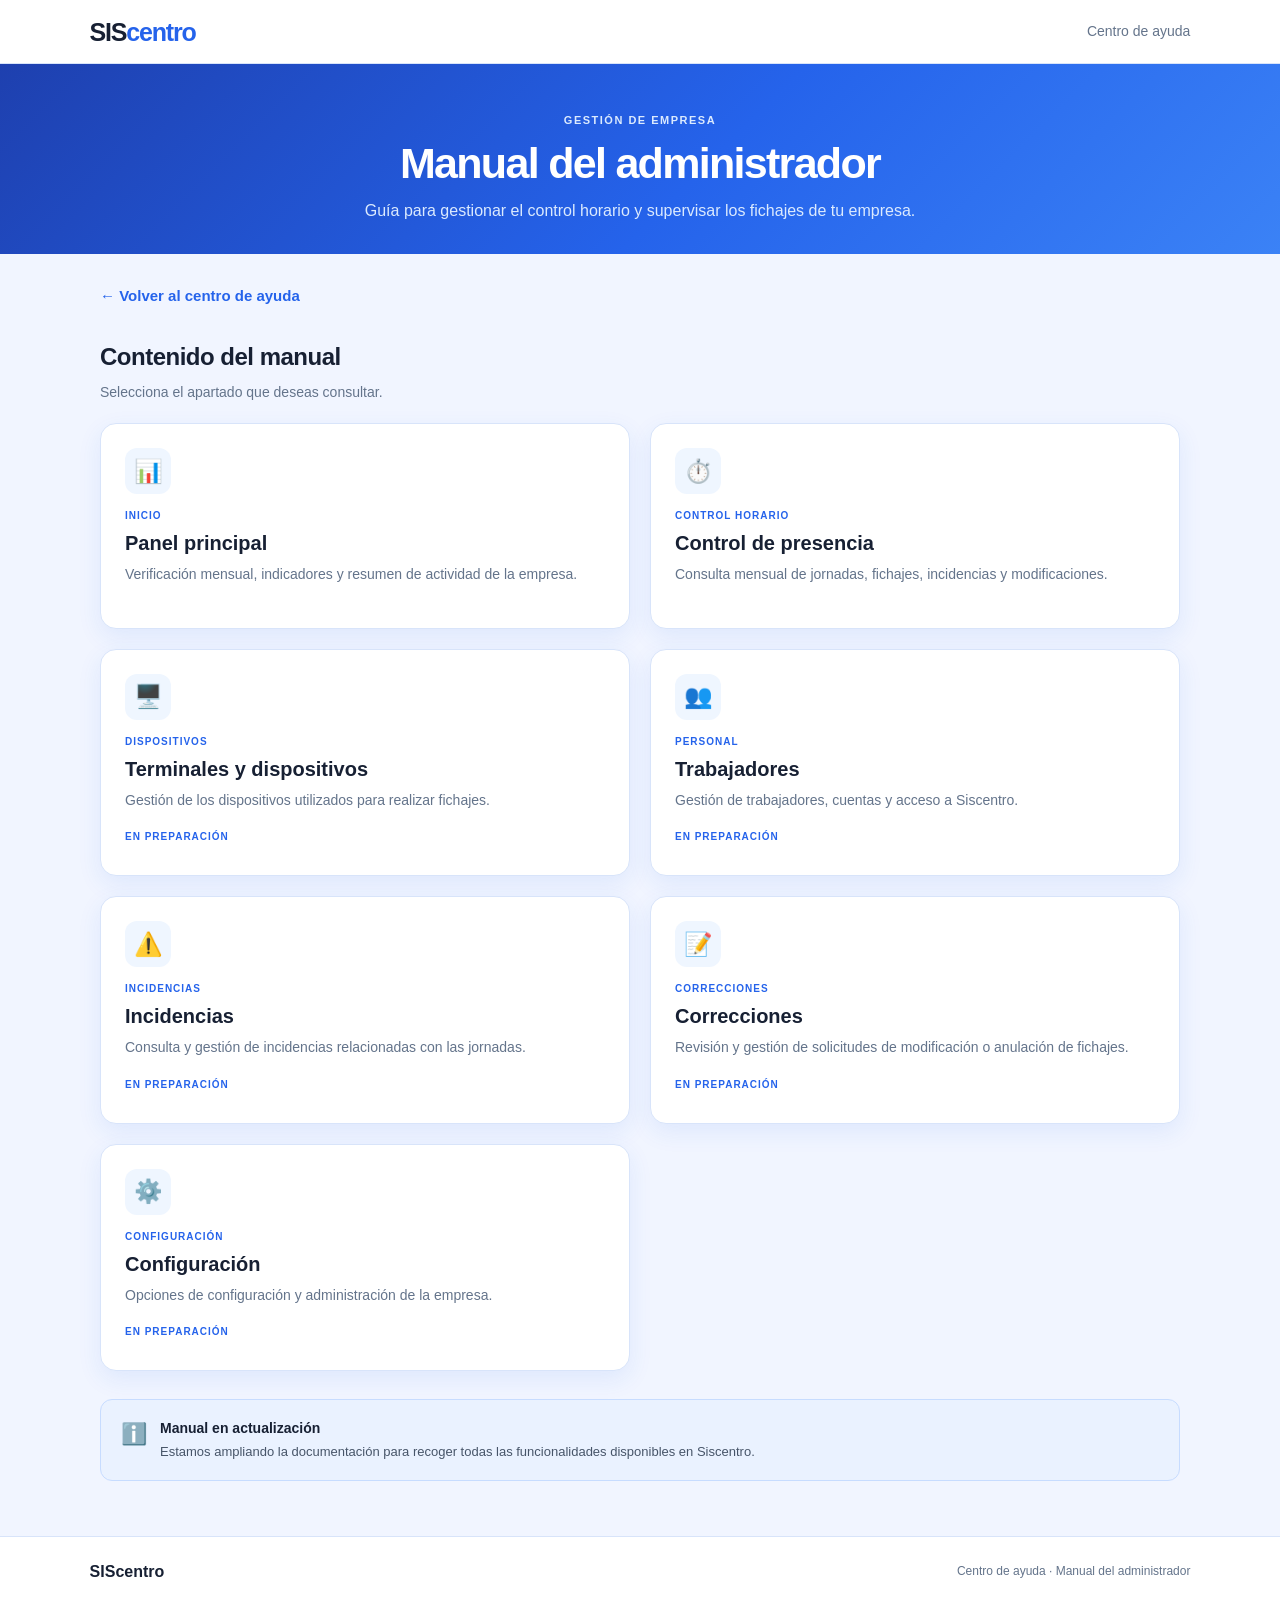
==== commit dab69f29: "docs: crear apartado del panel principal" ====
--- a/administrador/index.html
+++ b/administrador/index.html
@@ -25,225 +25,76 @@
 
         <p><a href="../index.html">← Volver al centro de ayuda</a></p>
 
-        <!-- 1. PANEL PRINCIPAL -->
-
         <div class="section-heading">
-            <h2>1. Panel principal</h2>
-            <p>Consulta de un vistazo el estado general del control horario de la empresa.</p>
+            <h2>Contenido del manual</h2>
+            <p>Selecciona el apartado que deseas consultar.</p>
         </div>
 
-        <div class="notice">
+        <div class="manual-grid">
+
+            <a href="panel-principal.html" class="manual-card">
+                <div class="card-icon">📊</div>
+                <span class="card-tag">INICIO</span>
+                <h3>Panel principal</h3>
+                <p>Verificación mensual, indicadores y resumen de actividad de la empresa.</p>
+            </a>
+
+            <a href="control-presencia.html" class="manual-card">
+                <div class="card-icon">⏱️</div>
+                <span class="card-tag">CONTROL HORARIO</span>
+                <h3>Control de presencia</h3>
+                <p>Consulta mensual de jornadas, fichajes, incidencias y modificaciones.</p>
+            </a>
+
+            <article class="manual-card">
+                <div class="card-icon">🖥️</div>
+                <span class="card-tag">DISPOSITIVOS</span>
+                <h3>Terminales y dispositivos</h3>
+                <p>Gestión de los dispositivos utilizados para realizar fichajes.</p>
+                <span class="card-tag">EN PREPARACIÓN</span>
+            </article>
+
+            <article class="manual-card">
+                <div class="card-icon">👥</div>
+                <span class="card-tag">PERSONAL</span>
+                <h3>Trabajadores</h3>
+                <p>Gestión de trabajadores, cuentas y acceso a Siscentro.</p>
+                <span class="card-tag">EN PREPARACIÓN</span>
+            </article>
+
+            <article class="manual-card">
+                <div class="card-icon">⚠️</div>
+                <span class="card-tag">INCIDENCIAS</span>
+                <h3>Incidencias</h3>
+                <p>Consulta y gestión de incidencias relacionadas con las jornadas.</p>
+                <span class="card-tag">EN PREPARACIÓN</span>
+            </article>
+
+            <article class="manual-card">
+                <div class="card-icon">📝</div>
+                <span class="card-tag">CORRECCIONES</span>
+                <h3>Correcciones</h3>
+                <p>Revisión y gestión de solicitudes de modificación o anulación de fichajes.</p>
+                <span class="card-tag">EN PREPARACIÓN</span>
+            </article>
+
+            <article class="manual-card">
+                <div class="card-icon">⚙️</div>
+                <span class="card-tag">CONFIGURACIÓN</span>
+                <h3>Configuración</h3>
+                <p>Opciones de configuración y administración de la empresa.</p>
+                <span class="card-tag">EN PREPARACIÓN</span>
+            </article>
+
+        </div>
+
+        <section class="notice">
             <span>ℹ️</span>
             <div>
-                <strong>Información importante</strong>
-                <p>Los datos y cifras que aparecen en el panel dependen de la empresa y del periodo seleccionado.</p>
+                <strong>Manual en actualización</strong>
+                <p>Estamos ampliando la documentación para recoger todas las funcionalidades disponibles en Siscentro.</p>
             </div>
-        </div>
-
-        <h3>1.1. Identificación del usuario</h3>
-
-        <p>En la parte superior derecha aparecen los datos de la cuenta de administrador:</p>
-
-        <ul>
-            <li>Nombre del administrador conectado.</li>
-            <li>Correo electrónico de la cuenta.</li>
-            <li>Imagen o iniciales del usuario.</li>
-            <li>Acceso para cerrar sesión.</li>
-        </ul>
-
-        <p>En la parte superior izquierda se muestra el nombre de Siscentro y la fecha actual. También se puede contraer el menú lateral para disponer de más espacio de trabajo.</p>
-
-        <h3>1.2. Verificación mensual</h3>
-
-        <p>El apartado <strong>Verificación mensual</strong> permite comprobar el estado general de los registros del mes seleccionado.</p>
-
-        <p>Para consultar otro periodo, utiliza el selector <strong>Mes</strong>, situado en la parte superior derecha.</p>
-
-        <p>El sistema muestra un indicador de estado:</p>
-
-        <ul>
-            <li><strong>Todo correcto:</strong> no existen elementos pendientes de revisión.</li>
-            <li>Si existen elementos pendientes, será necesario revisar las cuestiones que requieran atención.</li>
-        </ul>
-
-        <h3>1.3. Resumen de indicadores mensuales</h3>
-
-        <p>El panel muestra cuatro indicadores principales:</p>
-
-        <ul>
-            <li><strong>Trabajadores activos:</strong> número de trabajadores activos en la empresa.</li>
-            <li><strong>Fichajes del mes:</strong> número de registros de fichaje realizados durante el periodo seleccionado.</li>
-            <li><strong>Horas trabajadas:</strong> total de horas trabajadas contabilizadas.</li>
-            <li><strong>Horas extra:</strong> total de horas extraordinarias registradas.</li>
-        </ul>
-
-        <h3>1.4. Comparativa de actividad</h3>
-
-        <p>Debajo aparecen otros tres indicadores:</p>
-
-        <ul>
-            <li><strong>Fichajes:</strong> número de fichajes registrados y variación respecto al mes anterior.</li>
-            <li><strong>Horas trabajadas:</strong> evolución de las horas trabajadas respecto al periodo anterior, cuando existe información disponible.</li>
-            <li><strong>Incidencias:</strong> número de incidencias registradas y su comparación con el periodo anterior.</li>
-        </ul>
-
-        <p>Cuando aparece el mensaje «Sin dato previo», significa que no hay información anterior disponible para realizar la comparación.</p>
-
-        <h3>1.5. Actividad diaria</h3>
-
-        <p>El apartado <strong>Actividad</strong> resume la situación diaria de la empresa e incluye cuatro indicadores:</p>
-
-        <ul>
-            <li><strong>Empleados presentes:</strong> trabajadores que aparecen actualmente como presentes.</li>
-            <li><strong>Fichajes hoy:</strong> número de fichajes realizados durante el día.</li>
-            <li><strong>Incidencias pendientes:</strong> incidencias que todavía requieren atención.</li>
-            <li><strong>Correcciones pendientes:</strong> solicitudes de modificación o anulación de fichajes pendientes de revisión.</li>
-        </ul>
-
-        <div class="notice">
-            <span>💡</span>
-            <div>
-                <strong>Recomendación</strong>
-                <p>Consulta el panel al comenzar la jornada y revisa las incidencias y correcciones pendientes antes de cerrar el periodo mensual.</p>
-            </div>
-        </div>
-
-        <hr>
-
-        <!-- 2. CONTROL DE PRESENCIA -->
-
-        <div class="section-heading">
-            <h2>2. Control de presencia</h2>
-            <p>Consulta mensual de los fichajes y las jornadas de los trabajadores.</p>
-        </div>
-
-        <h3>2.1. Acceder al control de presencia</h3>
-
-        <p>Selecciona el icono del reloj del menú lateral para acceder al apartado <strong>Control de presencia</strong>.</p>
-
-        <p>Esta pantalla muestra una vista mensual de los registros de jornada de los trabajadores de la empresa.</p>
-
-        <h3>2.2. Seleccionar el mes</h3>
-
-        <p>En la parte superior encontrarás los controles para desplazarte por el calendario:</p>
-
-        <ul>
-            <li><strong>Flecha izquierda:</strong> permite consultar el mes anterior.</li>
-            <li><strong>Flecha derecha:</strong> permite avanzar al mes siguiente.</li>
-            <li><strong>Hoy:</strong> permite volver al periodo actual.</li>
-        </ul>
-
-        <p>La cuadrícula muestra los días del mes y su correspondencia con cada trabajador.</p>
-
-        <h3>2.3. Buscar y filtrar trabajadores</h3>
-
-        <p>La pantalla dispone de un buscador para localizar rápidamente a un trabajador por su nombre.</p>
-
-        <p>También puedes utilizar los filtros disponibles:</p>
-
-        <ul>
-            <li><strong>Todos:</strong> muestra todos los trabajadores.</li>
-            <li><strong>Incidencias:</strong> permite consultar los trabajadores relacionados con incidencias.</li>
-            <li><strong>Trabajando:</strong> permite localizar a los trabajadores que aparecen trabajando.</li>
-        </ul>
-
-        <h3>2.4. Indicadores de presencia</h3>
-
-        <p>Sobre el calendario aparecen cuatro indicadores:</p>
-
-        <ul>
-            <li><strong>Trabajadores:</strong> número de trabajadores mostrados en el control de presencia.</li>
-            <li><strong>Jornadas correctas:</strong> número de jornadas clasificadas como correctas.</li>
-            <li><strong>Incidencias:</strong> número de incidencias registradas.</li>
-            <li><strong>Trabajando:</strong> número de trabajadores que aparecen actualmente trabajando.</li>
-        </ul>
-
-        <h3>2.5. Interpretar el calendario</h3>
-
-        <p>Cada fila corresponde a un trabajador y cada columna representa un día del mes.</p>
-
-        <p>Los colores permiten identificar visualmente el estado de cada jornada:</p>
-
-        <ul>
-            <li><strong>Verde - Correcto:</strong> jornada clasificada como correcta.</li>
-            <li><strong>Amarillo - Incidencia:</strong> jornada con una incidencia.</li>
-            <li><strong>Rojo - Incompleto:</strong> jornada con registros incompletos.</li>
-            <li><strong>Azul - Trabajando:</strong> trabajador que aparece actualmente trabajando.</li>
-            <li><strong>Rosa - Ausencia:</strong> día identificado como ausencia.</li>
-            <li><strong>Gris - No laborable:</strong> día no laborable.</li>
-        </ul>
-
-        <p>La leyenda aparece en la parte inferior del calendario y permite identificar el significado de cada color.</p>
-
-        <div class="notice">
-            <span>💡</span>
-            <div>
-                <strong>Consejo</strong>
-                <p>Presta especial atención a las jornadas que aparecen en rojo o amarillo. Pueden requerir una revisión por parte del administrador.</p>
-            </div>
-        </div>
-
-        <h3>2.6. Consultar el detalle de una jornada</h3>
-
-        <p>Para consultar los registros de un trabajador en un día concreto, selecciona la casilla correspondiente dentro del calendario.</p>
-
-        <p>Se abrirá el apartado <strong>Detalle de jornada</strong>, donde podrás consultar la información del trabajador y de la fecha seleccionada.</p>
-
-        <p>En esta pantalla encontrarás:</p>
-
-        <ul>
-            <li><strong>Trabajador:</strong> nombre de la persona seleccionada.</li>
-            <li><strong>Fecha:</strong> día correspondiente a la jornada consultada.</li>
-            <li><strong>Anterior y Siguiente:</strong> botones para desplazarte entre los días del trabajador.</li>
-            <li><strong>Estado:</strong> clasificación de la jornada.</li>
-            <li><strong>Tiempo trabajado:</strong> duración de la jornada contabilizada.</li>
-            <li><strong>Fichajes:</strong> relación de los registros de entrada y salida del día.</li>
-        </ul>
-
-        <h3>2.7. Consultar los registros de fichaje</h3>
-
-        <p>Dentro del detalle de jornada aparece el listado de fichajes realizados durante el día.</p>
-
-        <p>Cada registro puede mostrar:</p>
-
-        <ul>
-            <li>Tipo de fichaje: entrada o salida.</li>
-            <li>Hora registrada.</li>
-            <li>Origen del fichaje, por ejemplo, móvil.</li>
-            <li>Acceso a la ubicación, cuando existe información disponible.</li>
-        </ul>
-
-        <p>De esta forma, el administrador puede consultar tanto el momento del fichaje como su procedencia.</p>
-
-        <h3>2.8. Añadir un nuevo fichaje</h3>
-
-        <p>En el detalle de jornada encontrarás el botón <strong>Nuevo fichaje</strong>.</p>
-
-        <p>Esta opción permite iniciar el proceso para añadir un registro de fichaje a la jornada seleccionada.</p>
-
-        <h3>2.9. Modificar un fichaje</h3>
-
-        <p>Junto a cada registro aparece el botón <strong>Modificar</strong>.</p>
-
-        <p>Permite acceder al proceso de modificación del fichaje seleccionado.</p>
-
-        <p>Antes de realizar cualquier modificación, comprueba que el trabajador, la fecha y el registro seleccionado sean los correctos.</p>
-
-        <h3>2.10. Exportar fichajes</h3>
-
-        <p>En la parte superior derecha de la pantalla de control de presencia encontrarás el botón <strong>Exportar fichajes</strong>.</p>
-
-        <p>Esta opción permite acceder a la función de exportación de los registros de fichaje.</p>
-
-        <p>El procedimiento y los formatos disponibles se documentarán con más detalle en el apartado de exportaciones.</p>
-
-        <div class="notice">
-            <span>⚠️</span>
-            <div>
-                <strong>Importante</strong>
-                <p>Antes de modificar un registro, comprueba siempre que corresponde al trabajador y al día adecuados. Las modificaciones de jornada deben estar justificadas y conservar la trazabilidad correspondiente.</p>
-            </div>
-        </div>
+        </section>
 
     </section>
 </main>
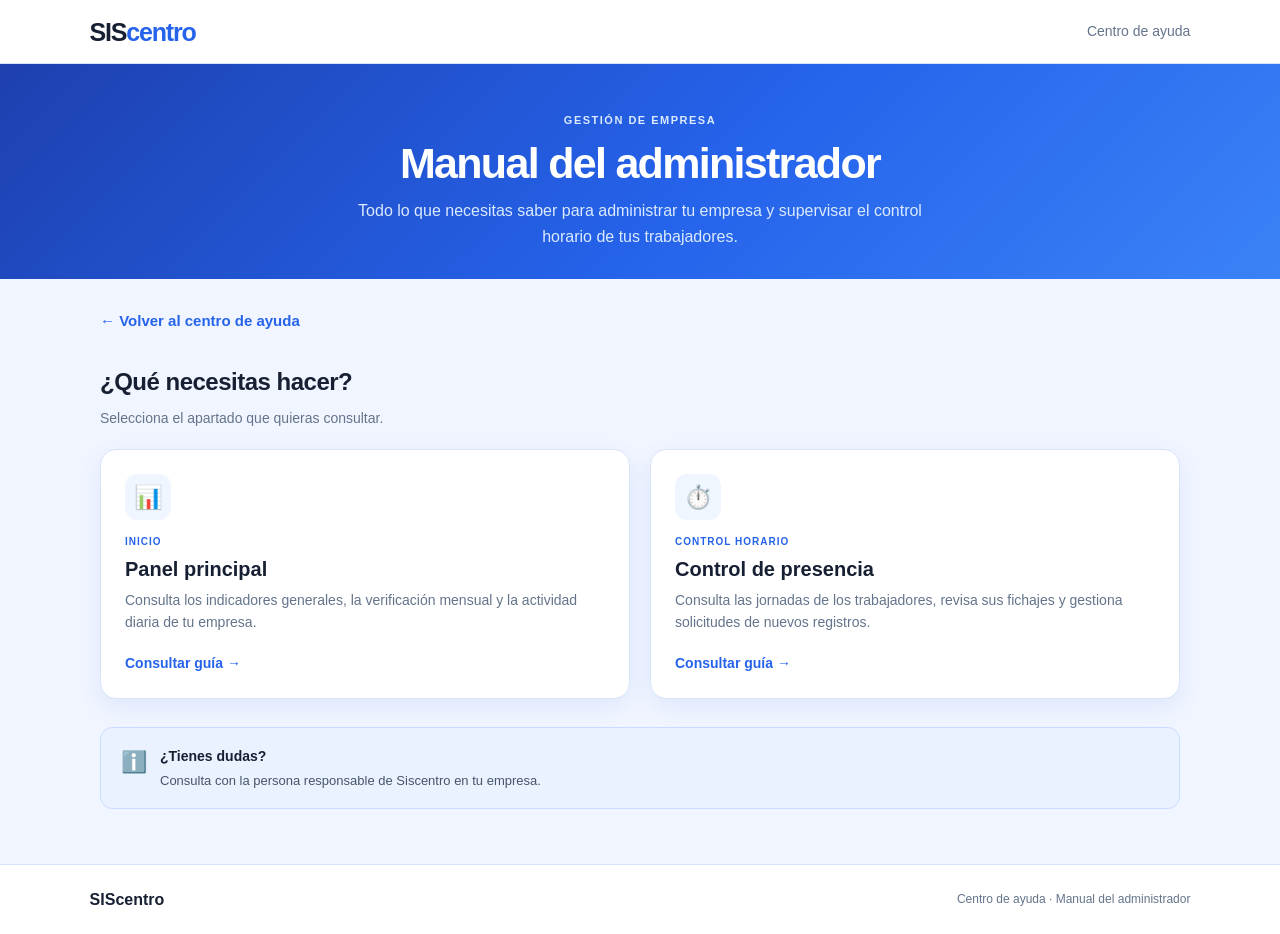
==== commit f0bcd3f7: "docs: ampliar manual de administración de Siscentro" ====
--- a/administrador/index.html
+++ b/administrador/index.html
@@ -4,8 +4,10 @@
 <head>
     <meta charset="UTF-8">
     <meta name="viewport" content="width=device-width, initial-scale=1.0">
+    <meta name="description" content="Manual de administración de Siscentro para empresas.">
     <title>Manual del administrador | Siscentro</title>
     <link rel="stylesheet" href="../assets/css/styles.css">
+    <script src="../assets/js/app.js" defer></script>
 </head>
 <body>
 
@@ -18,7 +20,7 @@
     <section class="hero">
         <span class="eyebrow">GESTIÓN DE EMPRESA</span>
         <h1>Manual del administrador</h1>
-        <p>Guía para gestionar el control horario y supervisar los fichajes de tu empresa.</p>
+        <p>Todo lo que necesitas saber para administrar tu empresa y supervisar el control horario de tus trabajadores.</p>
     </section>
 
     <section class="content">
@@ -26,73 +28,55 @@
         <p><a href="../index.html">← Volver al centro de ayuda</a></p>
 
         <div class="section-heading">
-            <h2>Contenido del manual</h2>
-            <p>Selecciona el apartado que deseas consultar.</p>
+            <h2>¿Qué necesitas hacer?</h2>
+            <p>Selecciona el apartado que quieras consultar.</p>
         </div>
 
-        <div class="manual-grid">
+        <div class="manual-grid" id="manualGrid">
 
-            <a href="panel-principal.html" class="manual-card">
+            <a class="manual-card"
+               href="panel-principal.html"
+               data-search="panel principal inicio verificación mensual indicadores actividad trabajadores fichajes horas incidencias">
+
                 <div class="card-icon">📊</div>
+
                 <span class="card-tag">INICIO</span>
+
                 <h3>Panel principal</h3>
-                <p>Verificación mensual, indicadores y resumen de actividad de la empresa.</p>
+
+                <p>
+                    Consulta los indicadores generales, la verificación
+                    mensual y la actividad diaria de tu empresa.
+                </p>
+
+                <span class="card-link">Consultar guía →</span>
             </a>
 
-            <a href="control-presencia.html" class="manual-card">
+            <a class="manual-card"
+               href="control-presencia.html"
+               data-search="control presencia fichajes jornadas calendario trabajadores entradas salidas nuevo fichaje modificar exportar">
+
                 <div class="card-icon">⏱️</div>
+
                 <span class="card-tag">CONTROL HORARIO</span>
+
                 <h3>Control de presencia</h3>
-                <p>Consulta mensual de jornadas, fichajes, incidencias y modificaciones.</p>
+
+                <p>
+                    Consulta las jornadas de los trabajadores,
+                    revisa sus fichajes y gestiona solicitudes de nuevos registros.
+                </p>
+
+                <span class="card-link">Consultar guía →</span>
             </a>
-
-            <article class="manual-card">
-                <div class="card-icon">🖥️</div>
-                <span class="card-tag">DISPOSITIVOS</span>
-                <h3>Terminales y dispositivos</h3>
-                <p>Gestión de los dispositivos utilizados para realizar fichajes.</p>
-                <span class="card-tag">EN PREPARACIÓN</span>
-            </article>
-
-            <article class="manual-card">
-                <div class="card-icon">👥</div>
-                <span class="card-tag">PERSONAL</span>
-                <h3>Trabajadores</h3>
-                <p>Gestión de trabajadores, cuentas y acceso a Siscentro.</p>
-                <span class="card-tag">EN PREPARACIÓN</span>
-            </article>
-
-            <article class="manual-card">
-                <div class="card-icon">⚠️</div>
-                <span class="card-tag">INCIDENCIAS</span>
-                <h3>Incidencias</h3>
-                <p>Consulta y gestión de incidencias relacionadas con las jornadas.</p>
-                <span class="card-tag">EN PREPARACIÓN</span>
-            </article>
-
-            <article class="manual-card">
-                <div class="card-icon">📝</div>
-                <span class="card-tag">CORRECCIONES</span>
-                <h3>Correcciones</h3>
-                <p>Revisión y gestión de solicitudes de modificación o anulación de fichajes.</p>
-                <span class="card-tag">EN PREPARACIÓN</span>
-            </article>
-
-            <article class="manual-card">
-                <div class="card-icon">⚙️</div>
-                <span class="card-tag">CONFIGURACIÓN</span>
-                <h3>Configuración</h3>
-                <p>Opciones de configuración y administración de la empresa.</p>
-                <span class="card-tag">EN PREPARACIÓN</span>
-            </article>
 
         </div>
 
         <section class="notice">
             <span>ℹ️</span>
             <div>
-                <strong>Manual en actualización</strong>
-                <p>Estamos ampliando la documentación para recoger todas las funcionalidades disponibles en Siscentro.</p>
+                <strong>¿Tienes dudas?</strong>
+                <p>Consulta con la persona responsable de Siscentro en tu empresa.</p>
             </div>
         </section>
 
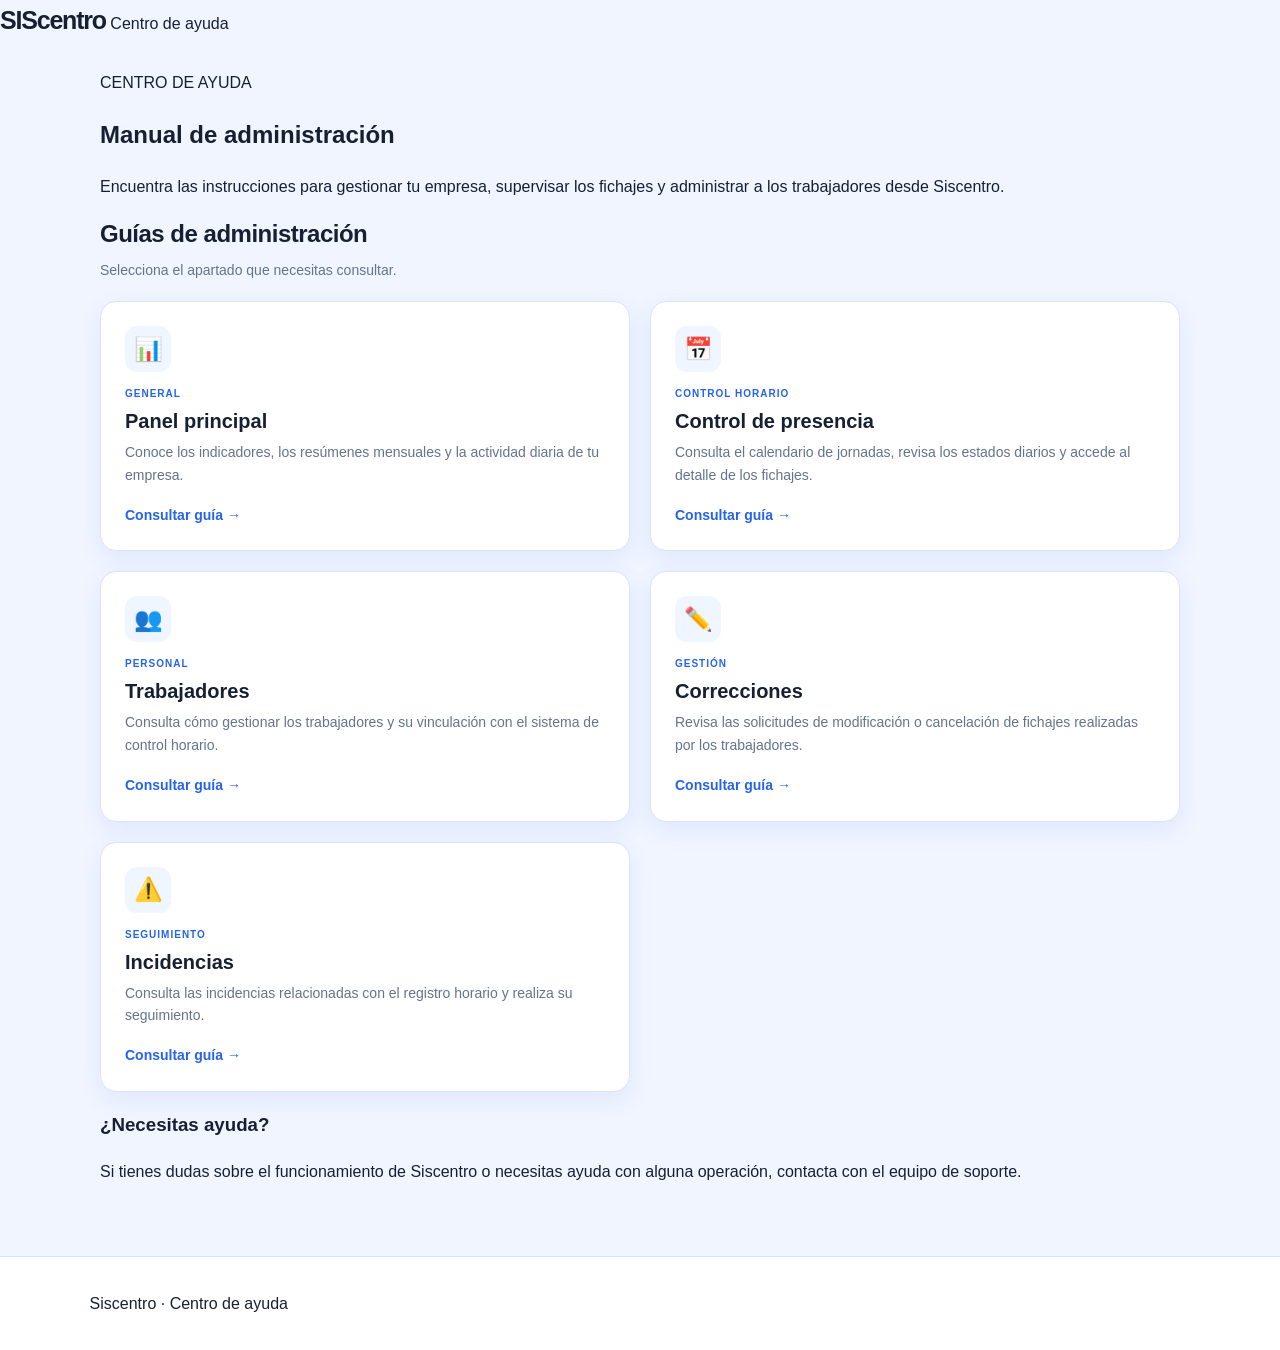
==== commit a4d9c951: "docs: completar manual de administración" ====
--- a/administrador/index.html
+++ b/administrador/index.html
@@ -4,88 +4,118 @@
 <head>
     <meta charset="UTF-8">
     <meta name="viewport" content="width=device-width, initial-scale=1.0">
-    <meta name="description" content="Manual de administración de Siscentro para empresas.">
-    <title>Manual del administrador | Siscentro</title>
+    <meta name="description" content="Manual de administración de Siscentro.">
+    <title>Manual de administración | Siscentro</title>
     <link rel="stylesheet" href="../assets/css/styles.css">
     <script src="../assets/js/app.js" defer></script>
 </head>
 <body>
 
-<header class="topbar">
-    <a href="../index.html" class="brand">SIS<span>centro</span></a>
-    <span class="help-label">Centro de ayuda</span>
+<header class="site-header">
+    <div class="header-inner">
+        <a class="brand" href="index.html">SIScentro</a>
+        <span class="header-label">Centro de ayuda</span>
+    </div>
 </header>
 
-<main>
-    <section class="hero">
-        <span class="eyebrow">GESTIÓN DE EMPRESA</span>
-        <h1>Manual del administrador</h1>
-        <p>Todo lo que necesitas saber para administrar tu empresa y supervisar el control horario de tus trabajadores.</p>
+<main class="content">
+
+    <section class="page-hero">
+        <span class="eyebrow">CENTRO DE AYUDA</span>
+        <h1>Manual de administración</h1>
+        <p>
+            Encuentra las instrucciones para gestionar tu empresa,
+            supervisar los fichajes y administrar a los trabajadores
+            desde Siscentro.
+        </p>
     </section>
 
-    <section class="content">
-
-        <p><a href="../index.html">← Volver al centro de ayuda</a></p>
-
+    <section class="manual-section">
         <div class="section-heading">
-            <h2>¿Qué necesitas hacer?</h2>
-            <p>Selecciona el apartado que quieras consultar.</p>
+            <h2>Guías de administración</h2>
+            <p>Selecciona el apartado que necesitas consultar.</p>
         </div>
 
         <div class="manual-grid" id="manualGrid">
 
-            <a class="manual-card"
-               href="panel-principal.html"
-               data-search="panel principal inicio verificación mensual indicadores actividad trabajadores fichajes horas incidencias">
-
+            <a class="manual-card" href="panel-principal.html"
+               data-search="dashboard panel principal inicio resumen indicadores actividad mensual">
                 <div class="card-icon">📊</div>
-
-                <span class="card-tag">INICIO</span>
-
+                <span class="card-tag">GENERAL</span>
                 <h3>Panel principal</h3>
-
                 <p>
-                    Consulta los indicadores generales, la verificación
-                    mensual y la actividad diaria de tu empresa.
+                    Conoce los indicadores, los resúmenes mensuales
+                    y la actividad diaria de tu empresa.
                 </p>
-
                 <span class="card-link">Consultar guía →</span>
             </a>
 
-            <a class="manual-card"
-               href="control-presencia.html"
-               data-search="control presencia fichajes jornadas calendario trabajadores entradas salidas nuevo fichaje modificar exportar">
+            <a class="manual-card" href="control-presencia.html"
+               data-search="control presencia calendario jornadas fichajes trabajadores incidencias">
+                <div class="card-icon">📅</div>
+                <span class="card-tag">CONTROL HORARIO</span>
+                <h3>Control de presencia</h3>
+                <p>
+                    Consulta el calendario de jornadas, revisa los
+                    estados diarios y accede al detalle de los fichajes.
+                </p>
+                <span class="card-link">Consultar guía →</span>
+            </a>
 
-                <div class="card-icon">⏱️</div>
+            <a class="manual-card" href="trabajadores.html"
+               data-search="trabajadores empleados altas bajas datos gestión personal">
+                <div class="card-icon">👥</div>
+                <span class="card-tag">PERSONAL</span>
+                <h3>Trabajadores</h3>
+                <p>
+                    Consulta cómo gestionar los trabajadores y su
+                    vinculación con el sistema de control horario.
+                </p>
+                <span class="card-link">Consultar guía →</span>
+            </a>
 
-                <span class="card-tag">CONTROL HORARIO</span>
+            <a class="manual-card" href="correcciones.html"
+               data-search="correcciones solicitudes modificar cancelar fichajes historial">
+                <div class="card-icon">✏️</div>
+                <span class="card-tag">GESTIÓN</span>
+                <h3>Correcciones</h3>
+                <p>
+                    Revisa las solicitudes de modificación o cancelación
+                    de fichajes realizadas por los trabajadores.
+                </p>
+                <span class="card-link">Consultar guía →</span>
+            </a>
 
-                <h3>Control de presencia</h3>
-
+            <a class="manual-card" href="incidencias.html"
+               data-search="incidencias errores jornadas incompletas revisión seguimiento">
+                <div class="card-icon">⚠️</div>
+                <span class="card-tag">SEGUIMIENTO</span>
+                <h3>Incidencias</h3>
                 <p>
-                    Consulta las jornadas de los trabajadores,
-                    revisa sus fichajes y gestiona solicitudes de nuevos registros.
+                    Consulta las incidencias relacionadas con el
+                    registro horario y realiza su seguimiento.
                 </p>
-
                 <span class="card-link">Consultar guía →</span>
             </a>
 
         </div>
+    </section>
 
-        <section class="notice">
-            <span>ℹ️</span>
-            <div>
-                <strong>¿Tienes dudas?</strong>
-                <p>Consulta con la persona responsable de Siscentro en tu empresa.</p>
-            </div>
-        </section>
+    <section class="manual-section">
+        <div class="info-card">
+            <h3>¿Necesitas ayuda?</h3>
+            <p>
+                Si tienes dudas sobre el funcionamiento de Siscentro
+                o necesitas ayuda con alguna operación, contacta
+                con el equipo de soporte.
+            </p>
+        </div>
+    </section>
 
-    </section>
 </main>
 
-<footer>
-    <strong>SIScentro</strong>
-    <span>Centro de ayuda · Manual del administrador</span>
+<footer class="site-footer">
+    <p>Siscentro · Centro de ayuda</p>
 </footer>
 
 </body>
